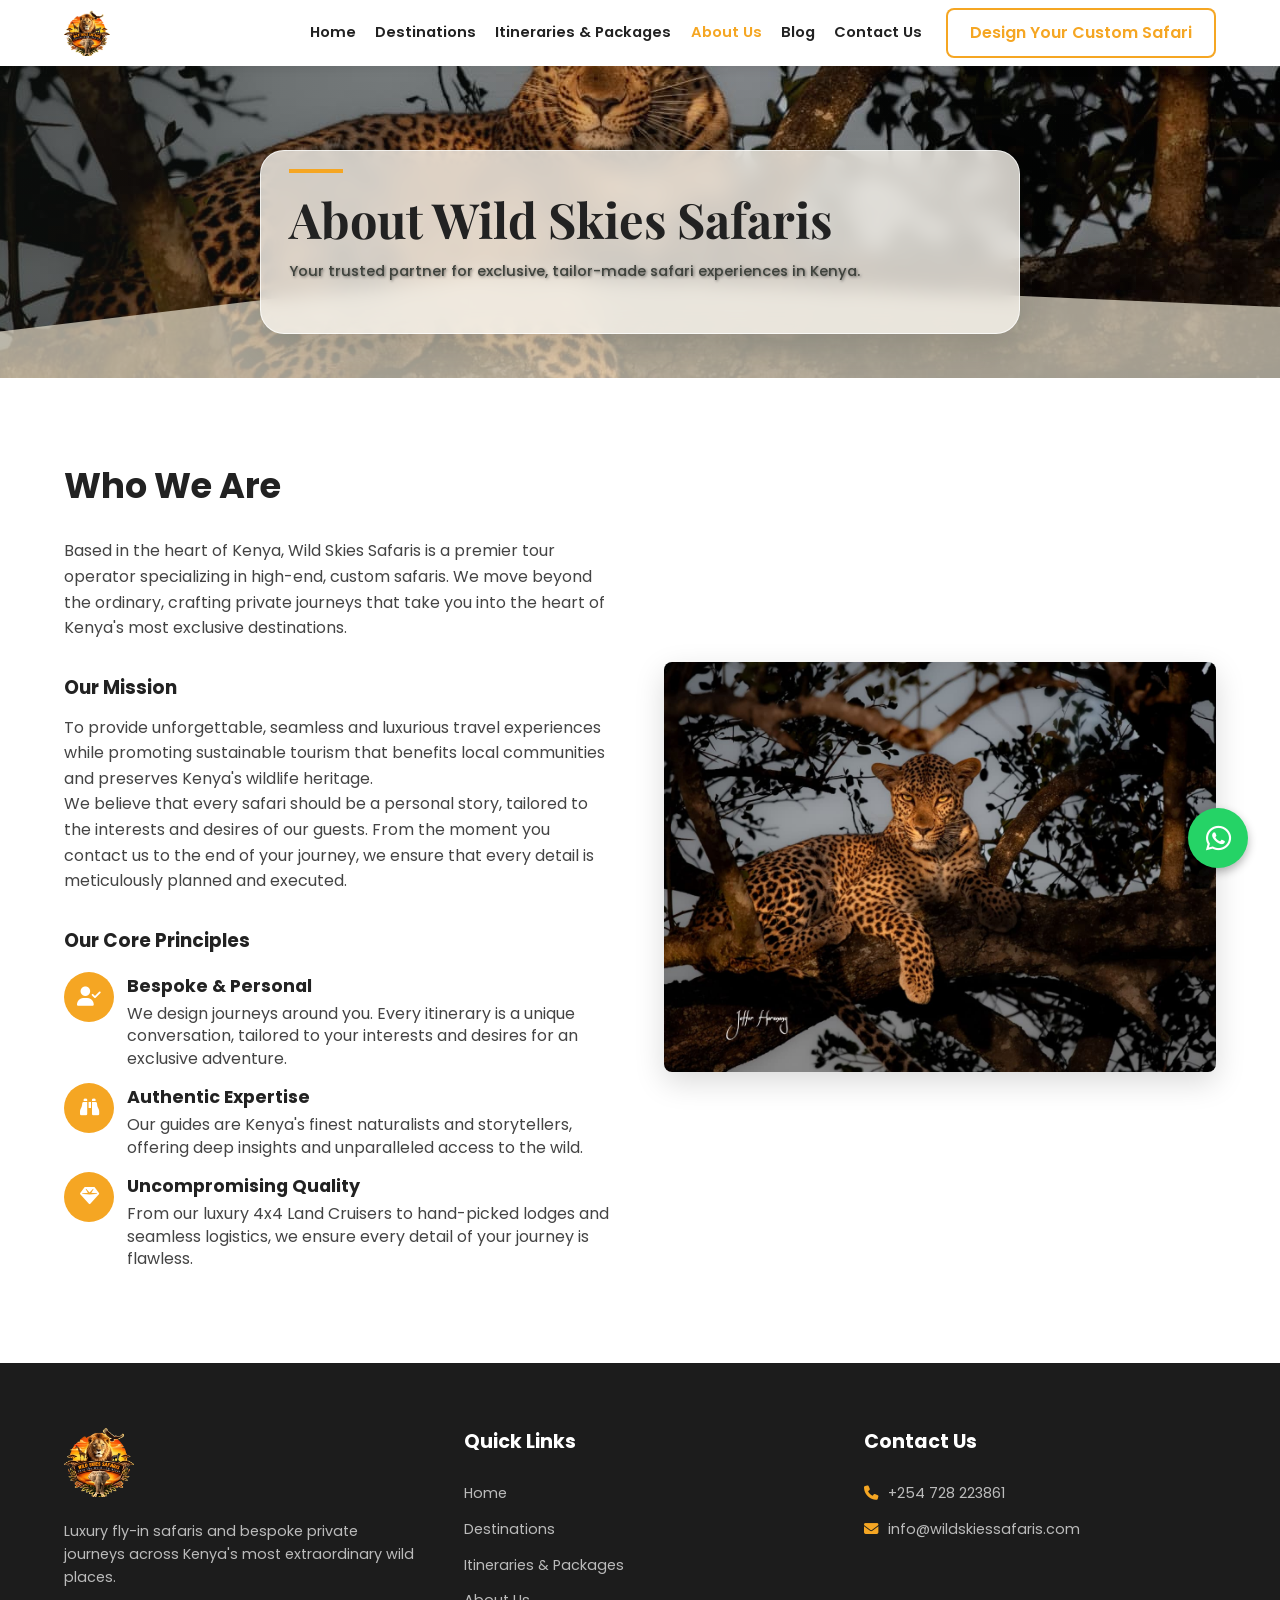
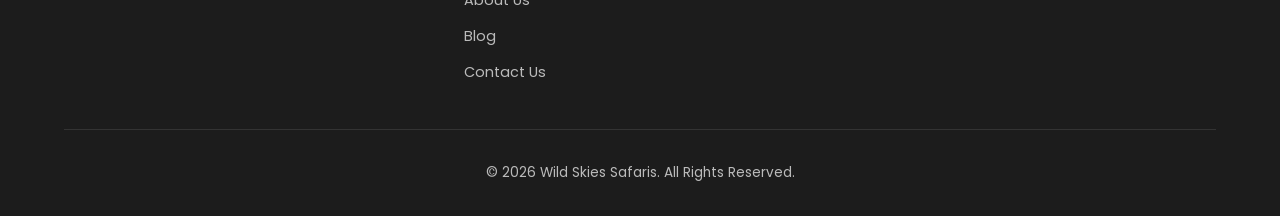
==== about.html @ a38a4526 "fixes requested" ====
<!DOCTYPE html>
<html lang="en">
<head>
    <meta charset="UTF-8">
    <meta name="viewport" content="width=device-width, initial-scale=1.0">
    <title>About Us | Wild Skies Safaris</title>
    <link rel="stylesheet" href="style.css">
    <link href="https://fonts.googleapis.com/css2?family=Poppins:wght@400;500;600;700&family=Playfair+Display:wght@700&display=swap" rel="stylesheet">
    <link rel="stylesheet" href="https://cdnjs.cloudflare.com/ajax/libs/font-awesome/6.4.0/css/all.min.css">
    <link rel="icon" type="image/jpeg" href="Images/Wildskies.jpeg">
    <link rel="shortcut icon" type="image/x-icon" href="Images/Wildskies.jpeg">
</head>
<body>

    <!-- Navigation Header -->
    <header class="navbar scrolled">
        <div class="container">
            <!-- Ensure your logo img tag is here as discussed -->
            <a href="index.html" class="logo">
                <img src="Images/Wildskies.jpeg" alt="Wild Skies Safaris Logo" class="logo-img">
            </a>
            <div class="nav-menu">
                <nav class="nav-links">
                    <a href="index.html">Home</a>
                    <a href="destinations.html">Destinations</a>
                    <a href="itineraries.html">Itineraries &amp; Packages</a>
                    <a href="about.html" class="active">About Us</a>
                    <a href="blog.html">Blog</a>
                    <a href="contact.html">Contact Us</a>
                </nav>
                <div class="nav-cta">
                    <a href="index.html#inquiry" class="btn btn-primary">Design Your Custom Safari</a>
                </div>
            </div>
            <button class="nav-toggle" aria-label="Toggle navigation">
                <span class="hamburger"></span>
            </button>
        </div>
    </header>

    <!-- Inner Page Hero -->
    <section class="page-hero page-hero-about">
        <div class="hero-overlay"></div>
        <div class="container hero-content text-center">
            <h1>About Wild Skies Safaris</h1>
            <p>Your trusted partner for exclusive, tailor-made safari experiences in Kenya.</p>
        </div>
    </section>

    <!-- About Content Section -->
    <section class="section">
        <div class="container about-layout">
            <div class="about-text">
                <h2>Who We Are</h2>
                <p>Based in the heart of Kenya, Wild Skies Safaris is a premier tour operator specializing in high-end, custom safaris. We move beyond the ordinary, crafting private journeys that take you into the heart of Kenya's most exclusive destinations.</p>
                
                <h3 class="mt-2">Our Mission</h3>
                <p>To provide unforgettable, seamless and luxurious travel experiences while promoting sustainable tourism that benefits local communities and preserves Kenya's wildlife heritage.</p>
                <p>We believe that every safari should be a personal story, tailored to the interests and desires of our guests. From the moment you contact us to the end of your journey, we ensure that every detail is meticulously planned and executed.</p>

                <h3 class="mt-2">Our Core Principles</h3>
                <ul class="about-list">
                    <li>
                        <div class="icon-circle-small"><i class="fas fa-user-check"></i></div>
                        <div>
                            <h4>Bespoke & Personal</h4>
                            <p>We design journeys around you. Every itinerary is a unique conversation, tailored to your interests and desires for an exclusive adventure.</p>
                        </div>
                    </li>
                    <li>
                        <div class="icon-circle-small"><i class="fas fa-binoculars"></i></div>
                        <div>
                            <h4>Authentic Expertise</h4>
                            <p>Our guides are Kenya's finest naturalists and storytellers, offering deep insights and unparalleled access to the wild.</p>
                        </div>
                    </li>
                    <li>
                        <div class="icon-circle-small"><i class="fas fa-gem"></i></div>
                        <div>
                            <h4>Uncompromising Quality</h4>
                            <p>From our luxury 4x4 Land Cruisers to hand-picked lodges and seamless logistics, we ensure every detail of your journey is flawless.</p>
                        </div>
                    </li>
                </ul>
            </div>
            <div class="about-image">
                <img src="Images/leopard1.jpeg" alt="A leopard resting on a tree branch in Kenya" class="rounded-img">
            </div>
        </div>
    </section>

    <!-- EXPANDED FOOTER -->
    <footer>
        <div class="container footer-grid">
            <div class="footer-col">
                <div class="footer-brand">
                    <img src="Images/Wildskies.jpeg" alt="Wild Skies Safaris Logo" class="footer-logo" />
                </div>
                <p>Luxury fly-in safaris and bespoke private journeys across Kenya's most extraordinary wild places.</p>
            </div>
            <div class="footer-col">
                <h4>Quick Links</h4>
                <ul class="footer-links">
                    <li><a href="index.html">Home</a></li>
                    <li><a href="destinations.html">Destinations</a></li>
                    <li><a href="itineraries.html">Itineraries &amp; Packages</a></li>
                    <li><a href="about.html">About Us</a></li>
                    <li><a href="blog.html">Blog</a></li>
                    <li><a href="contact.html">Contact Us</a></li>
                </ul>
            </div>
            <div class="footer-col">
                <h4>Contact Us</h4>
                <ul class="footer-contact-list">
                    <li>
                        <i class="fas fa-phone"></i>
                        <a href="tel:+254728223861">+254 728 223861</a>
                    </li>
                    <li>
                        <i class="fas fa-envelope"></i>
                        <a href="mailto:info@wildskiessafaris.com">info@wildskiessafaris.com</a>
                    </li>
                </ul>
            </div>
        </div>
        <div class="footer-bottom container">
            <p>&copy; 2026 Wild Skies Safaris. All Rights Reserved.</p>
        </div>
    </footer>

    <!-- Floating WhatsApp Button -->
    <div class="floating-actions">
        <a href="https://wa.me/254728223861" class="float-btn float-wa" target="_blank" aria-label="Chat on WhatsApp">
            <i class="fab fa-whatsapp"></i>
        </a>
    </div>

    <script>
        document.addEventListener("DOMContentLoaded", () => {
            const navbar = document.querySelector('.navbar');
            const navToggle = document.querySelector('.nav-toggle');
            const navMenu = document.querySelector('.nav-menu');

            // Navbar scroll effect for homepage
            if (navbar && !navbar.classList.contains('scrolled')) {
                window.addEventListener('scroll', () => {
                    if (window.scrollY > 20) {
                        navbar.classList.add('scrolled');
                    } else {
                        navbar.classList.remove('scrolled');
                    }
                });
            }

            // Hamburger menu toggle for all pages
            if (navToggle && navMenu) {
                navToggle.addEventListener('click', () => {
                    navMenu.classList.toggle('active');
                    navToggle.classList.toggle('active');
                });
            }
        });
    </script>
</body>
</html>
---- style.css ----
/* =========================================
   1. GLOBAL VARIABLES & RESET
   ========================================= */
:root {
    --primary: #f5a623;       /* Sunset Orange from Logo */
    --primary-hover: #e0910f;
    --dark: #222222;          /* Dark Grey/Black */
    --whatsapp: #25d366;      /* WhatsApp Green */
    --whatsapp-hover: #128c7e;
    --light: #f8f9fa;         /* Light Grey Background */
    --text: #444444;
    --white: #ffffff;
    --navy: #1c1c1c; /* Dark color for footer to match logo */
    --border-radius: 8px;
    --transition: all 0.3s ease;
}

* {
    margin: 0;
    padding: 0;
    box-sizing: border-box;
}

html {
    scroll-behavior: smooth;
}

body {
    display: flex;
    flex-direction: column;
    min-height: 100vh;
    font-family: "Poppins", -apple-system, BlinkMacSystemFont, "Segoe UI", Roboto, Helvetica, Arial, sans-serif;
    color: var(--text);
    line-height: 1.6;
    background-color: var(--white);
}

.container {
    width: 90%;
    max-width: 1200px;
    margin: 0 auto;
}

/* Typography Utilities */
.section-title {
    font-size: 2.2rem;
    color: var(--dark);
    margin-bottom: 2.5rem;
}

.serif-title {
    font-family: "Playfair Display", serif;
}

.text-center {
    text-align: center;
}

.text-primary {
    color: var(--primary);
}

.bg-light { background-color: var(--light); }
.bg-white { background-color: var(--white); }
.bg-navy { background-color: var(--navy); }

/* =========================================
   2. NAVIGATION BAR
   ========================================= */
.navbar {
    background-color: transparent;
    padding: 0.5rem 0;
    position: fixed; /* Changed from sticky to fixed for overlay effect */
    width: 100%;
    top: 0;
    z-index: 1000;
    transition: background-color 0.4s ease, box-shadow 0.4s ease;
}

.navbar .container {
    display: flex;
    justify-content: space-between;
    align-items: center;
    flex-wrap: wrap; /* Allows wrapping on very small screens */
    position: relative; /* For positioning context */
    gap: 1rem;
}

.navbar.scrolled {
    background-color: var(--white);
    box-shadow: 0 2px 10px rgba(0,0,0,0.08);
}
.navbar.scrolled .logo, .navbar.scrolled .nav-links a {
    color: var(--dark);
}

.logo-img {
    max-height: 46px;
    width: auto;
    display: block;
    transition: max-height 0.4s ease;
}
/* On the homepage, the logo is large before scrolling */
.navbar:not(.scrolled) .logo-img {
    max-height: 110px;
}

.logo {
    font-size: 1.5rem;
    font-weight: 700;
    color: var(--white); /* White text on transparent nav */
    text-decoration: none;
}

.logo span {
    color: var(--primary);
}

.nav-links {
    display: flex;
    align-items: center;
    gap: 1.2rem;
    position: static;
    transform: none;
}

.nav-links a {
    text-decoration: none;
    color: var(--white); /* White text on transparent nav */
    font-weight: 600;
    font-size: 0.92rem;
    transition: var(--transition);
    white-space: nowrap;
}

.nav-links a:hover,
.nav-links a.active {
    color: var(--primary);
}

.navbar.scrolled .nav-links a:hover,
.navbar.scrolled .nav-links a.active {
    color: var(--primary);
}

.nav-menu {
    display: flex;
    align-items: center;
    gap: 1.5rem; /* Space between nav links and button */
    margin-left: auto;
}

.nav-cta {
    display: flex;
}

.nav-toggle {
    display: none; /* Hidden on desktop */
    z-index: 1001;
    position: relative; /* Ensures the toggle button (and 'X' icon) appears above the slide-out menu */
}

.navbar.scrolled .nav-cta .btn-primary {
    background-color: transparent;
    color: var(--primary);
    box-shadow: inset 0 0 0 2px var(--primary);
}

.navbar.scrolled .nav-cta .btn-primary:hover {
    background-color: var(--primary);
    color: var(--white);
    box-shadow: none;
}

/* =========================================
   3. BUTTONS & HERO SECTION
   ========================================= */
.btn {
    display: inline-flex;
    align-items: center;
    gap: 0.5rem;
    padding: 0.75rem 1.5rem;
    border-radius: var(--border-radius);
    text-decoration: none;
    font-weight: 600;
    transition: var(--transition);
    cursor: pointer;
    border: none;
}

.btn-primary {
    background-color: var(--primary);
    color: var(--white);
}

.btn-primary:hover {
    background-color: var(--primary-hover);
    transform: translateY(-2px);
}

.btn-ghost {
    color: var(--white);
    border: 1px solid rgba(255,255,255,0.75);
    background-color: rgba(255,255,255,0.08);
    backdrop-filter: blur(8px);
}

.btn-ghost:hover {
    color: var(--dark);
    background-color: var(--white);
    transform: translateY(-2px);
}

.btn-whatsapp {
    background-color: var(--whatsapp);
    color: var(--white);
}

.btn-whatsapp:hover {
    background-color: var(--whatsapp-hover);
    transform: translateY(-2px);
}

.hero {
    position: relative;
    min-height: 100vh;
    display: flex;
    align-items: center;
    color: var(--white);
    padding-top: 150px; /* Increased offset for taller initial navbar on homepage */
    box-sizing: border-box; /* Include padding in height calculation */
    background-image: url('Images/lion9.jpeg'); /* Default for desktop/tablet */
    background-size: cover;
    background-position: center;
}

.hero-overlay {
    position: absolute;
    top: 0; left: 0; right: 0; bottom: 0;
    background: linear-gradient(90deg, rgba(0,0,0,0.78), rgba(0,0,0,0.35) 58%, rgba(0,0,0,0.15));
    z-index: 1;
}

.hero-content {
    position: relative;
    z-index: 2;
    max-width: 680px;
}

.hero-brand {
    font-family: "Playfair Display", serif;
    font-size: 1.45rem;
    margin-bottom: 0.25rem;
}

.hero-tagline {
    color: var(--primary);
    font-size: 0.95rem;
    font-weight: 700;
    letter-spacing: 3px;
    margin-bottom: 1rem;
    text-transform: uppercase;
}

.hero-content h1 {
    font-family: "Playfair Display", serif;
    font-size: 3.2rem;
    margin-bottom: 1rem;
    line-height: 1.2;
    text-shadow: 2px 2px 4px rgba(0,0,0,0.5);
}

.hero-content p {
    font-size: 1.2rem;
    margin-bottom: 2rem;
    text-shadow: 1px 1px 3px rgba(0,0,0,0.5);
}

.hero-content .hero-brand {
    font-family: "Playfair Display", serif;
    font-size: 1.45rem;
    margin-bottom: 0.25rem;
}

.hero-content .hero-tagline {
    color: var(--primary);
    font-size: 0.95rem;
    font-weight: 700;
    letter-spacing: 3px;
    margin-bottom: 1rem;
    text-transform: uppercase;
}

.hero-cta {
    display: flex;
    flex-wrap: wrap;
    gap: 1rem;
}

/* Inner Page Hero */
.page-hero {
    position: relative;
    height: 42vh;
    display: flex;
    align-items: center;
    justify-content: center;
    color: var(--dark);
    background-color: #eadcc2;
    background-image: url('Images/lion9.jpeg');
    background-size: cover;
    background-position: center;
    padding-top: 90px; /* Offset for fixed navbar */
    overflow: hidden;
}

.page-hero::before {
    content: "";
    position: absolute;
    inset: 0;
    background: linear-gradient(90deg, rgba(24,31,27,0.4) 0%, rgba(24,31,27,0.2) 48%, rgba(24,31,27,0.08) 100%);
}

.page-hero::after {
    content: "";
    position: absolute;
    left: 0;
    right: 0;
    bottom: -1px;
    height: 28%;
    background: rgba(238,230,211,0.68);
    clip-path: polygon(0 55%, 38% 0, 100% 32%, 100% 100%, 0 100%);
}

.page-hero .hero-overlay {
    display: none;
}

.page-hero-about { background-image: url('Images/leopard1.jpeg'); }
.page-hero-blog { background-image: url('Images/lion3.jpeg'); }
.page-hero-contact { background-image: url('Images/leopard5.jpeg'); }
.page-hero-destinations { background-image: url('Images/elephant1.jpeg'); }
.page-hero-itineraries { background-image: url('Images/lion6.jpeg'); }
.page-hero-package { background-image: url('Images/leopard3.jpeg'); }

.page-hero .hero-content {
    z-index: 2;
    max-width: 760px;
    margin-top: 1rem;
    padding: 1.1rem 1.75rem;
    text-align: left;
    background: rgba(250,247,239,0.8);
    border: 1px solid rgba(255,255,255,0.72);
    border-radius: 14px;
    box-shadow: 0 14px 35px rgba(27,32,25,0.14);
    backdrop-filter: blur(10px);
    -webkit-backdrop-filter: blur(10px);
    animation: hero-content-in 0.7s ease-out both;
}

.page-hero-about .hero-content,
.page-hero-blog .hero-content {
    border-radius: 24px;
}

.page-hero {
    animation: hero-image-drift 12s ease-in-out infinite alternate;
}

@keyframes hero-content-in {
    from { opacity: 0; transform: translateY(14px); }
    to { opacity: 1; transform: translateY(0); }
}

@keyframes hero-image-drift {
    from { background-position: 48% center; }
    to { background-position: 52% center; }
}

.page-hero .hero-content::before {
    content: "";
    display: block;
    width: 54px;
    height: 4px;
    margin-bottom: 1.25rem;
    background: var(--primary);
}

.page-hero .hero-content h1 {
    color: var(--dark);
    font-family: "Playfair Display", serif;
    font-size: clamp(2rem, 3.8vw, 3.25rem);
    line-height: 1.05;
    text-shadow: none;
}

.page-hero .hero-content p {
    max-width: 580px;
    margin-top: 1rem;
    color: #3f433d;
    font-size: 0.92rem;
    font-weight: 500;
}

.page-hero-itineraries { background-image: url('Images/elephant1.jpeg'); }

.package-page-intro {
    max-width: 880px;
    margin-bottom: 4rem;
}

.package-page-intro .section-title {
    max-width: 780px;
    margin: 0 auto;
    font-family: "Playfair Display", serif;
    font-size: clamp(1.8rem, 3vw, 2.7rem);
    font-weight: 700;
    line-height: 1.2;
}

@media (prefers-reduced-motion: reduce) {
    .page-hero,
    .page-hero .hero-content {
        animation: none;
    }
}

/* Left-align hero content on larger screens to reduce cramped centered text */
.hero-left { text-align: left; }
@media(min-width: 992px) {
    .hero-left { margin-left: 4%; }
}

@media(min-width: 768px) {
    .hero-content .hero-brand { font-size: 1.35rem; }
    .hero-content p { font-size: 1.05rem; }
}

/* =========================================
   4. LAYOUT GRIDS (ABOUT, DESTINATIONS, CONTACT)
   ========================================= */
.section {
    padding: 5rem 0;
}

.grid {
    display: grid;
    gap: 2rem;
}

/* About Layout */
.about-layout {
    display: grid;
    gap: 3rem;
    align-items: center;
}

@media(min-width: 768px) {
    .about-layout { grid-template-columns: repeat(2, 1fr); }
}

.about-text h2 {
    color: var(--dark);
    margin-bottom: 1.5rem;
    font-size: 2.2rem;
}

.about-text h3 {
    color: var(--dark);
    margin-bottom: 0.75rem;
}

.about-list {
    list-style: none;
    margin-top: 1rem;
    padding: 0;
}

.about-list li {
    margin-bottom: 0.8rem;
    display: flex;
    align-items: flex-start;
    gap: 0.8rem;
}

.about-list h4 {
    font-size: 1.1rem;
    color: var(--dark);
    margin-bottom: 0.2rem;
}

.about-list p {
    margin: 0;
    line-height: 1.4;
}

.rounded-img {
    width: 100%;
    border-radius: var(--border-radius);
    box-shadow: 0 10px 30px rgba(0,0,0,0.15);
}

/* Cards (Destinations) */
@media(min-width: 768px) {
    .card-grid { grid-template-columns: repeat(3, 1fr); }
}

.card {
    background: var(--white);
    border-radius: var(--border-radius);
    overflow: hidden; /* Changed back to hidden to clip image */
    box-shadow: 0 4px 15px rgba(0,0,0,0.05);
    transition: var(--transition);
}

.card:hover {
    transform: translateY(-5px);
    box-shadow: 0 10px 25px rgba(0,0,0,0.1);
}

.card-img {
    position: relative;
    height: 220px;
    background-size: cover;
    background-position: center;
}

.card-body {
    padding: 1.5rem;
}

.card-body h3 {
    margin-bottom: 0.5rem;
    color: var(--dark);
}

.card-link {
    text-decoration: none;
    color: var(--primary);
    font-weight: bold;
    display: inline-flex;
    align-items: center;
    gap: 0.5rem;
}
.card-link:hover {
    color: var(--primary-hover);
}

.card-tag {
    position: absolute;
    top: 1rem;
    left: 1rem;
    background-color: var(--primary);
    color: var(--white);
    padding: 0.25rem 0.75rem;
    border-radius: 50px;
    font-size: 0.8rem;
    font-weight: 600;
    z-index: 5;
}

/* =========================================
   5. REUSABLE COMPONENTS
   ========================================= */
.subtitle-caps {
    color: var(--primary);
    font-size: 0.85rem;
    letter-spacing: 3px;
    font-weight: 700;
    text-transform: uppercase;
    margin-bottom: 10px;
}
.centered-box {
    max-width: 550px;
    margin: 0 auto;
    text-align: center;
}

.centered-box p {
    justify-content: center;
}
.icon-circle-small {
    width: 50px;
    height: 50px;
    flex-shrink: 0;
    border-radius: 50%;
    display: flex;
    align-items: center;
    justify-content: center;
    font-size: 1.2rem;
    color: var(--white);
    background-color: var(--primary); /* A new icon for the updated section */
}

/* =========================================
   6. WHY CHOOSE US SECTION
   ========================================= */
.why-us-grid {
    display: grid;
    grid-template-columns: repeat(auto-fit, minmax(300px, 1fr));
    gap: 2rem;
    margin-top: 3rem;
}

.why-us-card {
    background: var(--white);
    border: 1px solid #f0f0f0;
    border-radius: var(--border-radius);
    padding: 2.5rem 2rem;
    text-align: center;
    transition: var(--transition);
}

.why-us-card:hover {
    transform: translateY(-5px);
    box-shadow: 0 10px 25px rgba(0,0,0,0.07);
    border-color: transparent;
}

.why-us-card h3 {
    color: var(--dark);
    font-size: 1.3rem;
    margin-bottom: 1rem;
}

.icon-circle-large {
    width: 80px;
    height: 80px;
    margin: 0 auto 1.5rem;
    border-radius: 50%;
    display: flex;
    align-items: center;
    justify-content: center;
    font-size: 2rem;
    color: var(--primary);
    background-color: #fef5e7; /* Lighter shade of primary */
}

/* =========================================
   7. BLOG / TESTIMONIALS SECTION
   ========================================= */
.testimonial-grid {
    display: grid;
    grid-template-columns: repeat(auto-fit, minmax(320px, 1fr));
    gap: 2rem;
    margin-top: 3rem;
}

.testimonial-card {
    background-color: var(--white);
    border-radius: var(--border-radius);
    padding: 2rem;
    display: flex;
    flex-direction: column;
    justify-content: space-between;
    border-left: 4px solid var(--primary);
    box-shadow: 0 4px 15px rgba(0,0,0,0.05);
}

.testimonial-content {
    margin-bottom: 1.5rem;
}

.testimonial-content p {
    font-style: italic;
    color: var(--text);
    line-height: 1.7;
}

.testimonial-author {
    display: flex;
    align-items: center;
    gap: 1rem;
}

.testimonial-author img {
    width: 60px;
    height: 60px;
    border-radius: 50%;
    object-fit: cover;
}

.testimonial-author h4 {
    margin: 0;
    color: var(--dark);
    font-size: 1.1rem;
}

.testimonial-author span {
    font-size: 0.9rem;
    color: var(--text);
}

/* =========================================
   8. CONTACT & MAP SECTION
   ========================================= */
.contact-layout {
    display: grid;
    gap: 3rem;
}

@media(min-width: 992px) {
    .contact-layout { grid-template-columns: 2fr 1fr; }
}

.details-box {
    background-color: var(--light);
    padding: 2rem;
    border-radius: var(--border-radius);
    height: 100%;
}

.details-box h2 {
    color: var(--dark);
    margin-bottom: 1rem;
}

.details-box p {
    margin-bottom: 0.5rem;
    display: flex;
    align-items: center;
    gap: 10px;
}

.mt-2 { margin-top: 2rem; }

/* Styles for Full Contact Page */
.contact-info-panel h2 {
    color: var(--dark);
    margin-bottom: 0.5rem;
}

.contact-subtitle {
    margin-bottom: 2.5rem;
    font-size: 1rem;
    max-width: 95%;
}

.contact-cards-grid {
    display: grid;
    gap: 1.5rem;
}

.contact-card {
    background-color: var(--white);
    padding: 2rem;
    border-radius: var(--border-radius);
    border: 1px solid #f0f0f0;
    border-left-width: 4px;
    transition: var(--transition);
}

.contact-card:hover {
    transform: translateY(-4px);
    box-shadow: 0 8px 20px rgba(0,0,0,0.07);
}

.contact-card h3 {
    color: var(--dark);
    margin-bottom: 0.5rem;
}

.contact-card p {
    margin-bottom: 1.5rem;
}

.contact-card-icon {
    width: 60px;
    height: 60px;
    border-radius: 50%;
    display: flex;
    align-items: center;
    justify-content: center;
    font-size: 1.8rem;
    margin-bottom: 1rem;
    color: var(--white);
}

/* Icon & Border Colors */
.c-wa { background-color: var(--whatsapp); }
.border-wa { border-left-color: var(--whatsapp); }
.c-email { background-color: #6c757d; }
.border-email { border-left-color: #6c757d; }
.c-phone { background-color: var(--primary); }
.border-phone { border-left-color: var(--primary); }

.w-100 {
    width: 100%;
    justify-content: center;
}

.btn-dark-custom { background-color: #343a40; color: var(--white); }
.btn-dark-custom:hover { background-color: #23272b; }

.btn-outline { background-color: transparent; color: var(--primary); border: 2px solid var(--primary); }
.btn-outline:hover { background-color: var(--primary); color: var(--white); }

.contact-details-panel .details-box { background-color: var(--light); }
.contact-details-panel h3 { color: var(--dark); margin-bottom: 1rem; }

/* =========================================
   9. FOOTER & FLOATING ACTIONS
   ========================================= */
footer {
    background-color: var(--navy);
    color: rgba(255,255,255,0.7);
    margin-top: auto;
    padding: 4rem 0 2rem;
    font-size: 0.9rem;
}

.footer-grid {
    display: grid;
    gap: 3rem;
    padding-bottom: 2rem;
    border-bottom: 1px solid rgba(255,255,255,0.1);
    margin-bottom: 2rem;
}

@media(min-width: 768px) {
    .footer-grid { grid-template-columns: repeat(3, 1fr); }
}

.footer-col h4 {
    color: var(--white);
    font-size: 1.2rem;
    margin-bottom: 1.5rem;
}

.footer-col h4 span {
    color: var(--primary);
}

.footer-links, .footer-contact-list {
    list-style: none;
}

.footer-links li,
.footer-contact-list li {
    margin-bottom: 0.8rem;
}

.footer-links a,
.footer-contact-list a {
    color: rgba(255,255,255,0.7);
    text-decoration: none;
    transition: var(--transition);
}

.footer-links a:hover,
.footer-contact-list a:hover {
    color: var(--primary);
}

.footer-links a:hover {
    padding-left: 5px;
}

.footer-contact-list li {
    display: flex;
    align-items: center;
    gap: 10px;
}

.footer-contact-list i {
    color: var(--primary);
}
.footer-bottom { text-align: center; font-size: 0.85rem; }

.footer-brand {
    margin-bottom: 1rem;
}

/* Floating WhatsApp Button */
.footer-logo {
    max-height: 70px;
    width: auto;
}

.floating-actions {
    position: fixed;
    bottom: 2rem;
    right: 2rem;
    z-index: 2000;
}

.float-btn {
    display: flex;
    align-items: center;
    justify-content: center;
    width: 60px;
    height: 60px;
    border-radius: 50%;
    color: var(--white);
    font-size: 1.8rem;
    background-color: var(--whatsapp);
    box-shadow: 0 4px 10px rgba(0,0,0,0.3);
    transition: var(--transition);
    text-decoration: none;
}

.float-btn:hover {
    background-color: var(--whatsapp-hover);
    transform: scale(1.1);
}

/* =========================================
   10. LUXURY HOMEPAGE SECTIONS
   ========================================= */
.section-heading {
    max-width: 760px;
    margin: 0 auto 3rem;
    text-align: center;
}

.section-heading .section-title {
    margin-bottom: 1rem;
}

.destinations-section {
    background-color: #fbfaf7;
}

.destination-grid,
.itinerary-grid,
.blog-preview {
    display: grid;
    gap: 1.5rem;
}

.destination-grid {
    grid-template-columns: repeat(2, minmax(0, 1fr));
}

.destination-card {
    position: relative;
    min-height: 520px;
    display: flex;
    align-items: flex-end;
    overflow: hidden;
    border-radius: var(--border-radius);
    background-size: cover;
    background-position: center;
    box-shadow: 0 18px 45px rgba(0,0,0,0.16);
}

.destination-card::before {
    content: "";
    position: absolute;
    inset: 0;
    background: linear-gradient(to top, rgba(0,0,0,0.86), rgba(0,0,0,0.25) 62%, rgba(0,0,0,0.08));
}

.beach-card {
    background-image: url('https://images.unsplash.com/photo-1507525428034-b723cf961d3e?auto=format&fit=crop&w=1200&q=80');
}

.destination-card-content {
    position: relative;
    z-index: 1;
    color: var(--white);
    padding: 2rem;
}

.destination-card h3,
.itinerary-card h3,
.advantage-card h3,
.blog-preview h3 {
    color: var(--dark);
    line-height: 1.25;
}

.destination-card h3 {
    color: var(--white);
    font-size: 1.65rem;
    margin-bottom: 0.8rem;
}

.card-kicker,
.duration {
    display: inline-flex;
    align-items: center;
    width: fit-content;
    padding: 0.35rem 0.7rem;
    border-radius: 999px;
    font-size: 0.75rem;
    font-weight: 700;
    letter-spacing: 1px;
    text-transform: uppercase;
}

.card-kicker {
    color: var(--dark);
    background-color: var(--primary);
    margin-bottom: 1rem;
}

.standout {
    margin-top: 1rem;
}

.light-link {
    color: var(--white);
    margin-top: 1rem;
}

.light-link:hover {
    color: var(--primary);
}

.itinerary-grid {
    grid-template-columns: repeat(3, minmax(0, 1fr));
    align-items: stretch;
}

.package-directory {
    display: grid;
    gap: 3.5rem;
    margin-bottom: 3rem;
}

.package-category {
    border-top: 2px solid var(--primary);
    padding-top: 1.5rem;
}

.package-category .section-title {
    margin-bottom: 1.5rem;
}

.package-grid {
    display: grid;
    grid-template-columns: repeat(3, minmax(0, 1fr));
    gap: 1.25rem;
}

.package-card {
    display: flex;
    flex-direction: column;
    min-height: 260px;
    padding: 1.5rem;
    background-color: var(--white);
    border: 1px solid #ece6dc;
    border-top: 4px solid var(--primary);
    border-radius: var(--border-radius);
    box-shadow: 0 10px 28px rgba(0,0,0,0.05);
}

.package-card h3 {
    color: var(--dark);
    margin-bottom: 0.7rem;
}

.package-card p {
    margin-bottom: 1.2rem;
}

.package-card .card-link {
    margin-top: auto;
}

.package-detail {
    background: #fbfaf7;
}

.package-detail .section {
    padding-top: 4.5rem;
}

.package-detail-intro {
    max-width: 820px;
    margin: 0 auto 3rem;
    text-align: center;
}

.package-detail-intro h2 {
    margin: 0.75rem 0 1rem;
    color: var(--dark);
    font-size: clamp(2rem, 4vw, 3.4rem);
    line-height: 1.12;
}

.package-route {
    color: var(--primary-hover);
    font-weight: 700;
    letter-spacing: 0.04em;
}

.package-detail-layout {
    display: grid;
    grid-template-columns: minmax(0, 1.5fr) minmax(280px, 0.8fr);
    gap: 2rem;
    align-items: start;
}

.package-panel,
.day-card {
    background: var(--white);
    border: 1px solid #ece6dc;
    border-radius: var(--border-radius);
    box-shadow: 0 10px 28px rgba(0,0,0,0.05);
}

.package-panel {
    padding: 2rem;
}

.package-panel h3,
.day-card h3 {
    color: var(--dark);
    margin-bottom: 1rem;
}

.package-facts {
    display: grid;
    grid-template-columns: repeat(2, minmax(0, 1fr));
    gap: 1rem;
    margin-top: 1.5rem;
}

.package-fact {
    padding: 1rem;
    background: #fff8ea;
    border-left: 3px solid var(--primary);
}

.package-fact strong,
.package-fact span {
    display: block;
}

.package-fact strong {
    color: var(--dark);
    font-size: 0.78rem;
    letter-spacing: 0.08em;
    text-transform: uppercase;
}

.package-fact span {
    margin-top: 0.25rem;
    font-weight: 600;
}

.package-detail .btn {
    width: 100%;
    justify-content: center;
    margin-top: 1rem;
}

.day-list {
    display: grid;
    gap: 1rem;
}

.day-card {
    padding: 1.5rem;
}

.day-card h3 {
    display: flex;
    justify-content: space-between;
    gap: 1rem;
    font-size: 1.05rem;
}

.day-card h3 span {
    color: var(--primary-hover);
    font-size: 0.78rem;
    letter-spacing: 0.08em;
    text-transform: uppercase;
    white-space: nowrap;
}

.day-card ul,
.package-panel ul {
    padding-left: 1.2rem;
}

.day-card li,
.package-panel li {
    margin-bottom: 0.55rem;
}

.legacy-itinerary {
    display: none;
}

.lodge-directory {
    margin: 3.5rem 0;
    padding-top: 2rem;
    border-top: 1px solid #ece6dc;
}

.lodge-directory .section-title {
    margin-bottom: 1.5rem;
}

.lodge-grid {
    display: grid;
    grid-template-columns: repeat(4, minmax(0, 1fr));
    gap: 1.25rem;
}

.lodge-card {
    overflow: hidden;
    background-color: var(--white);
    border: 1px solid #ece6dc;
    border-radius: var(--border-radius);
    box-shadow: 0 10px 28px rgba(0,0,0,0.05);
}

.lodge-card img {
    display: block;
    width: 100%;
    height: 170px;
    object-fit: cover;
}

.lodge-card div {
    padding: 1.15rem;
}

.lodge-card h3 {
    color: var(--dark);
    font-size: 1.05rem;
    line-height: 1.3;
    margin-bottom: 0.45rem;
}

.lodge-card p {
    font-size: 0.88rem;
}

.itinerary-card,
.advantage-card,
.blog-preview article {
    background-color: var(--white);
    border-radius: var(--border-radius);
    border: 1px solid #ece6dc;
    box-shadow: 0 10px 28px rgba(0,0,0,0.05);
}

.itinerary-card {
    display: flex;
    flex-direction: column;
    padding: 2rem;
}

.featured-itinerary {
    border-top: 4px solid var(--primary);
}

.duration {
    color: var(--primary);
    background-color: #fff3dd;
    margin-bottom: 1.2rem;
}

.route {
    color: var(--primary);
    font-weight: 700;
    margin: 0.4rem 0 1rem;
}

.itinerary-card ul {
    list-style: none;
    margin: 1.2rem 0 1.5rem;
}

.itinerary-card li {
    position: relative;
    padding-left: 1.4rem;
    margin-bottom: 0.65rem;
}

.itinerary-card li::before {
    content: "";
    position: absolute;
    left: 0;
    top: 0.65rem;
    width: 7px;
    height: 7px;
    border-radius: 50%;
    background-color: var(--primary);
}

.itinerary-card .card-link {
    margin-top: auto;
}

.custom-note {
    max-width: 820px;
    margin: 2rem auto 0;
    text-align: center;
    font-size: 0.95rem;
    font-weight: 600;
    color: var(--dark);
}

.advantage-grid {
    display: grid;
    grid-template-columns: repeat(5, minmax(0, 1fr));
    gap: 1.25rem;
}

.advantage-card {
    padding: 1.6rem 1.2rem;
    text-align: center;
}

.advantage-card .icon-circle-large {
    width: 64px;
    height: 64px;
    font-size: 1.45rem;
    margin-bottom: 1rem;
}

.advantage-card h3 {
    font-size: 1rem;
    margin-bottom: 0.65rem;
}

.advantage-card p {
    font-size: 0.9rem;
}

.about-teaser .rounded-img {
    box-shadow: 0 20px 55px rgba(0,0,0,0.35);
}

.light-text,
.light-text h2 {
    color: var(--white);
}

.light-text p:not(.subtitle-caps) {
    color: rgba(255,255,255,0.78);
    margin-bottom: 1.2rem;
}

.blog-preview {
    grid-template-columns: repeat(3, minmax(0, 1fr));
}

.blog-preview article {
    padding: 1.8rem;
}

.blog-preview h3 {
    margin-bottom: 0.8rem;
}

.inquiry-section {
    color: var(--white);
    background:
        linear-gradient(90deg, rgba(0,0,0,0.86), rgba(0,0,0,0.56)),
        url('Images/lion6.jpeg') center/cover;
}

.inquiry-layout {
    display: grid;
    grid-template-columns: minmax(0, 1fr) 420px;
    gap: 3rem;
    align-items: start;
}

.inquiry-copy h2 {
    color: var(--white);
    font-family: "Playfair Display", serif;
    font-size: 3rem;
    line-height: 1.15;
    margin-bottom: 1rem;
}

.inquiry-copy > p:not(.subtitle-caps) {
    max-width: 680px;
    font-size: 1.1rem;
    color: rgba(255,255,255,0.82);
}

.contact-grid {
    display: grid;
    grid-template-columns: repeat(3, minmax(0, 1fr));
    gap: 1rem;
    margin-top: 2rem;
}

.contact-grid div {
    padding: 1.2rem;
    border: 1px solid rgba(255,255,255,0.18);
    border-radius: var(--border-radius);
    background-color: rgba(255,255,255,0.08);
}

.contact-grid span {
    display: block;
    color: var(--primary);
    font-size: 0.75rem;
    font-weight: 700;
    letter-spacing: 1px;
    margin-bottom: 0.55rem;
    text-transform: uppercase;
}

.contact-grid a {
    display: block;
    color: var(--white);
    text-decoration: none;
    overflow-wrap: anywhere;
}

.contact-grid a:hover {
    color: var(--primary);
}

.inquiry-form {
    display: grid;
    gap: 0.7rem;
    padding: 1.6rem;
    color: var(--dark);
    background-color: var(--white);
    border-radius: var(--border-radius);
    box-shadow: 0 20px 55px rgba(0,0,0,0.25);
}

.inquiry-form p {
    color: var(--dark);
    font-weight: 600;
    margin-bottom: 0.4rem;
}

.inquiry-form label {
    color: var(--dark);
    font-size: 0.88rem;
    font-weight: 700;
}

.inquiry-form input,
.inquiry-form textarea {
    width: 100%;
    border: 1px solid #ddd5c8;
    border-radius: var(--border-radius);
    padding: 0.8rem 0.9rem;
    color: var(--dark);
    font: inherit;
    background-color: #fffdf8;
}

.inquiry-form textarea {
    resize: vertical;
}

/* =========================================
   DETAILED ITINERARY STYLES
   ========================================= */

.itinerary-detailed {
    background-color: var(--white);
    border-radius: var(--border-radius);
    border: 1px solid #ece6dc;
    box-shadow: 0 10px 28px rgba(0,0,0,0.05);
    margin-bottom: 2rem;
    overflow: hidden;
}

.itinerary-collapsible {
    padding: 0;
}

.itinerary-toggle {
    display: flex;
    justify-content: space-between;
    align-items: flex-start;
    gap: 1rem;
    padding: 1.5rem 2rem;
    cursor: pointer;
    transition: background-color 0.3s ease;
}

.itinerary-toggle:hover {
    background-color: #fef9f0;
}

.itinerary-preview {
    flex: 1;
    min-width: 0; /* Allow text truncation */
    cursor: pointer;
}

.itinerary-preview h3 {
    font-size: 1.6rem;
    color: var(--dark);
    margin-bottom: 0.5rem;
    font-weight: 700;
    word-wrap: break-word;
}

.itinerary-subtitle {
    font-size: 0.95rem;
    color: var(--primary);
    margin-bottom: 1rem;
    font-weight: 500;
}

.itinerary-quick-meta {
    display: flex;
    gap: 1.5rem;
    flex-wrap: wrap;
    font-size: 0.9rem;
    color: var(--text);
}

.itinerary-quick-meta span {
    display: flex;
    align-items: center;
    gap: 0.4rem;
    white-space: nowrap;
}

.expand-btn {
    background: none;
    border: none;
    cursor: pointer;
    padding: 0.8rem;
    font-size: 1.2rem;
    color: var(--primary);
    transition: all 0.3s ease;
    display: flex;
    align-items: center;
    justify-content: center;
    width: 48px;
    height: 48px;
    min-width: 48px;
    min-height: 48px;
    flex-shrink: 0;
    border-radius: 4px;
}

.expand-btn:hover {
    color: var(--primary-hover);
    background-color: rgba(245, 166, 35, 0.1);
}

.expand-btn:active {
    transform: scale(0.95);
}

.expand-btn[aria-expanded="true"] {
    transform: rotate(180deg);
}

.itinerary-content {
    border-top: 1px solid #ece6dc;
    animation: slideDown 0.3s ease;
}

@keyframes slideDown {
    from {
        opacity: 0;
        max-height: 0;
    }
    to {
        opacity: 1;
        max-height: 100%;
    }
}

.itinerary-header {
    padding: 1.5rem 2rem;
}

.itinerary-meta {
    display: grid;
    grid-template-columns: repeat(4, 1fr);
    gap: 1.5rem;
    padding: 1.5rem;
    background-color: var(--light);
    border-radius: 6px;
}

.meta-item {
    display: flex;
    flex-direction: column;
}

.meta-label {
    font-size: 0.75rem;
    font-weight: 700;
    letter-spacing: 1px;
    text-transform: uppercase;
    color: var(--text);
    margin-bottom: 0.4rem;
}

.meta-value {
    font-size: 0.95rem;
    color: var(--dark);
    line-height: 1.5;
}

.itinerary-days {
    padding: 2rem;
}

.itinerary-days h4 {
    font-size: 1.1rem;
    font-weight: 700;
    letter-spacing: 1px;
    text-transform: uppercase;
    color: var(--dark);
    margin-bottom: 1.5rem;
    padding-bottom: 1rem;
    border-bottom: 2px solid var(--primary);
}

.day-entry {
    margin-bottom: 2rem;
    padding-bottom: 2rem;
    border-bottom: 1px solid #e9e1d7;
}

.day-entry:last-child {
    border-bottom: none;
    margin-bottom: 0;
    padding-bottom: 0;
}

.day-entry h5 {
    font-size: 1.15rem;
    color: var(--dark);
    margin-bottom: 1rem;
    display: flex;
    justify-content: space-between;
    align-items: center;
}

.day-date {
    font-size: 0.85rem;
    color: var(--primary);
    font-weight: 600;
    letter-spacing: 0.5px;
}

.day-entry ul {
    list-style: none;
    margin: 1rem 0 1.2rem;
}

.day-entry li {
    position: relative;
    padding-left: 1.5rem;
    margin-bottom: 0.6rem;
    font-size: 0.95rem;
    line-height: 1.6;
}

.day-entry li::before {
    content: "•";
    position: absolute;
    left: 0;
    color: var(--primary);
    font-weight: bold;
}

.day-entry > p {
    font-size: 0.9rem;
    color: var(--text);
    margin-top: 1rem;
}

.day-entry strong {
    color: var(--dark);
    font-weight: 600;
}

.package-coverage {
    padding: 2rem;
    border-top: 2px solid #e9e1d7;
}

.package-coverage h4 {
    font-size: 1.1rem;
    font-weight: 700;
    letter-spacing: 1px;
    text-transform: uppercase;
    color: var(--dark);
    margin-bottom: 1.5rem;
    padding-bottom: 1rem;
    border-bottom: 2px solid var(--primary);
}

.coverage-grid {
    display: grid;
    grid-template-columns: repeat(2, 1fr);
    gap: 1.5rem;
    margin-bottom: 2rem;
}

.coverage-col {
    padding: 1.5rem;
    border-radius: 6px;
    background-color: var(--light);
}

.coverage-col.includes {
    border-left: 4px solid #27ae60;
}

.coverage-col.excludes {
    border-left: 4px solid #e74c3c;
}

.coverage-col h5 {
    font-size: 0.9rem;
    font-weight: 700;
    letter-spacing: 1px;
    text-transform: uppercase;
    margin-bottom: 1rem;
    color: var(--dark);
}

.coverage-col ul {
    list-style: none;
}

.coverage-col li {
    position: relative;
    padding-left: 1.3rem;
    margin-bottom: 0.6rem;
    font-size: 0.9rem;
    line-height: 1.5;
}

.coverage-col.includes li::before {
    content: "✓";
    position: absolute;
    left: 0;
    color: #27ae60;
    font-weight: bold;
}

.coverage-col.excludes li::before {
    content: "✗";
    position: absolute;
    left: 0;
    color: #e74c3c;
    font-weight: bold;
}

.investment-box {
    background: linear-gradient(135deg, #2c3e3c 0%, #1c2c2a 100%);
    padding: 2rem;
    border-radius: 6px;
    text-align: right;
    color: var(--white);
}

.investment-box h5 {
    font-size: 0.85rem;
    font-weight: 700;
    letter-spacing: 1px;
    text-transform: uppercase;
    margin-bottom: 0.5rem;
    color: var(--white);
}

.investment-note {
    font-size: 0.8rem;
    color: var(--primary);
    margin-bottom: 1rem;
}

.investment-amount {
    font-size: 2.2rem;
    font-weight: 700;
    color: var(--white);
}

.booking-notes {
    margin-top: 0;
    padding: 1.5rem;
    background-color: #fef9f0;
    border-radius: 6px;
    border-left: 4px solid var(--primary);
    border-top: 1px solid #e9e1d7;
}

.booking-notes h5 {
    font-size: 0.9rem;
    font-weight: 700;
    letter-spacing: 1px;
    text-transform: uppercase;
    margin-bottom: 1rem;
    color: var(--dark);
}

.booking-notes ul {
    list-style: none;
}

.booking-notes li {
    position: relative;
    padding-left: 1.3rem;
    margin-bottom: 0.6rem;
    font-size: 0.9rem;
    line-height: 1.6;
}

.booking-notes li::before {
    content: "•";
    position: absolute;
    left: 0;
    color: var(--primary);
    font-weight: bold;
}

.itinerary-highlights {
    padding: 1.5rem 2rem;
    border-top: 1px solid #e9e1d7;
}

.itinerary-highlights h4 {
    font-size: 1rem;
    font-weight: 700;
    letter-spacing: 1px;
    text-transform: uppercase;
    color: var(--dark);
    margin-bottom: 1rem;
    padding-bottom: 0.8rem;
    border-bottom: 2px solid var(--primary);
}

/* =========================================
   11. RESPONSIVE DESIGN
   ========================================= */
@media (max-width: 992px) {
    .container {
        width: 92%;
    }

    /* --- Navigation --- */
    .nav-menu {
        position: fixed;
        top: 0;
        right: -100%;
        width: 70%;
        max-width: 320px;
        height: 100vh;
        background-color: var(--dark);
        flex-direction: column;
        align-items: flex-start;
        padding: 6rem 2rem 2rem;
        transition: right 0.4s ease-in-out;
        z-index: 999;
        display: flex;
        box-shadow: -5px 0 15px rgba(0,0,0,0.2);
    }

    .nav-menu.active {
        right: 0;
    }

    .nav-links {
        flex-direction: column;
        align-items: flex-start;
        gap: 1.5rem;
        width: 100%;
        /* Reset positioning for mobile menu */
        position: static;
        transform: none;
    }

    .navbar .nav-menu .nav-links a {
        color: var(--white);
        font-size: 1.2rem;
    }
    .navbar .nav-menu .nav-links a.active, 
    .navbar .nav-menu .nav-links a:hover {
        color: var(--primary);
    }

    .nav-cta {
        margin-top: 2.5rem;
        padding-top: 1.5rem;
        border-top: 1px solid rgba(255,255,255,0.1);
        width: 100%;
    }
    .nav-cta .btn {
        width: 100%;
        justify-content: center;
        background-color: var(--primary);
        color: var(--white);
        box-shadow: none;
    }

    /* Ensure the button style in the mobile menu is not affected by scroll */
    .navbar.scrolled .nav-cta .btn-primary {
        background-color: var(--primary);
        color: var(--white);
        box-shadow: none;
    }

    /* Hamburger Toggle Button */
    .nav-toggle {
        display: block;
        background: none;
        border: none;
        cursor: pointer;
        padding: 0.5rem;
    }

    .hamburger {
        display: block;
        position: relative;
        width: 25px;
        height: 2px;
        background-color: var(--white);
        transition: all 0.3s ease-in-out;
    }
    .navbar.scrolled .hamburger {
        background-color: var(--dark);
    }
    .hamburger::before,
    .hamburger::after {
        content: '';
        position: absolute;
        left: 0;
        width: 25px;
        height: 2px;
        background-color: var(--white);
        transition: all 0.3s ease-in-out;
    }
    .navbar.scrolled .hamburger::before,
    .navbar.scrolled .hamburger::after {
        background-color: var(--dark);
    }

    .hamburger::before { top: -8px; }
    .hamburger::after { top: 8px; }

    /* Hamburger animation to 'X' */
    .nav-toggle.active .hamburger { background-color: transparent; }
    .nav-toggle.active .hamburger::before { transform: rotate(45deg); top: 0; background-color: var(--white); }
    .nav-toggle.active .hamburger::after { transform: rotate(-45deg); top: 0; background-color: var(--white); }

    /* --- Typography & Spacing --- */
    .hero-content h1 { font-size: 2.8rem; }
    .hero { min-height: 100vh; }
    .page-hero { height: 44vh; }
    .hero .hero-content {
        width: 90%;
        padding: 1.35rem 1.25rem;
    }
    .page-hero .hero-content {
        width: 90%;
        padding: 0.95rem 1.25rem;
    }
    .page-hero .hero-content h1 { font-size: 1.95rem; }
    .section-title { font-size: 1.8rem; margin-bottom: 2rem; }
    .section { padding: 3.5rem 0; }

    .destination-grid,
    .itinerary-grid,
    .package-grid,
    .lodge-grid,
    .blog-preview,
    .package-detail-layout,
    .inquiry-layout {
        grid-template-columns: 1fr;
    }

    .advantage-grid {
        grid-template-columns: repeat(2, minmax(0, 1fr));
    }

    .contact-grid {
        grid-template-columns: 1fr;
    }

    .destination-card {
        min-height: 460px;
    }

    .inquiry-copy h2 {
        font-size: 2.35rem;
    }

    /* On mobile, put image on top for the "Why Travel With Us" section */
    #about .about-layout .about-image {
        order: -1;
    }

    /* Responsive: Detailed Itinerary */
    .itinerary-detailed {
        padding: 1.5rem;
    }

    .itinerary-meta {
        grid-template-columns: repeat(2, 1fr);
        gap: 1rem;
        padding: 1rem;
    }

    .coverage-grid {
        grid-template-columns: 1fr;
    }

    .day-entry h5 {
        flex-direction: column;
        align-items: flex-start;
    }

    .day-date {
        margin-top: 0.5rem;
    }

    .investment-box {
        text-align: center;
    }

    /* Responsive: Collapsible Itinerary Cards */
    .itinerary-toggle {
        flex-wrap: wrap;
        padding: 1.2rem;
        gap: 0.8rem;
    }

    .itinerary-preview {
        width: 100%;
        order: 1;
    }

    .itinerary-preview h3 {
        font-size: 1.3rem;
    }

    .itinerary-subtitle {
        font-size: 0.9rem;
        margin-bottom: 0.8rem;
    }

    .itinerary-quick-meta {
        gap: 1rem;
        font-size: 0.85rem;
    }

    .itinerary-quick-meta span {
        white-space: normal;
    }

    .expand-btn {
        order: 2;
        width: 44px;
        height: 44px;
        min-width: 44px;
        min-height: 44px;
        align-self: flex-start;
        margin-top: 0.5rem;
    }

    .itinerary-meta {
        grid-template-columns: repeat(2, 1fr);
        gap: 1rem;
        padding: 1rem;
    }

    .meta-label {
        font-size: 0.7rem;
    }

    .meta-value {
        font-size: 0.88rem;
    }

    .itinerary-days {
        padding: 1.2rem;
    }

    .itinerary-days h4 {
        font-size: 1rem;
    }

    .day-entry {
        margin-bottom: 1.5rem;
        padding-bottom: 1.5rem;
    }

    .day-entry h5 {
        font-size: 1rem;
        flex-direction: column;
        align-items: flex-start;
        gap: 0.5rem;
    }

    .day-date {
        font-size: 0.8rem;
    }

    .day-entry li {
        font-size: 0.9rem;
        padding-left: 1.2rem;
    }

    .day-entry ul {
        margin: 0.8rem 0 1rem;
    }

    .package-coverage {
        padding: 1.2rem;
    }

    .package-coverage h4 {
        font-size: 1rem;
    }

    .coverage-grid {
        grid-template-columns: 1fr;
        gap: 1rem;
        margin-bottom: 1.5rem;
    }

    .coverage-col {
        padding: 1rem;
    }

    .coverage-col h5 {
        font-size: 0.85rem;
        margin-bottom: 0.8rem;
    }

    .coverage-col li {
        font-size: 0.85rem;
        margin-bottom: 0.5rem;
    }

    .investment-box {
        padding: 1.5rem;
        text-align: center;
    }

    .investment-box h5 {
        font-size: 0.8rem;
    }

    .investment-note {
        font-size: 0.75rem;
    }

    .investment-amount {
        font-size: 1.8rem;
    }

    .booking-notes {
        padding: 1rem;
        margin-top: 0;
    }

    .booking-notes h5 {
        font-size: 0.85rem;
    }

    .booking-notes li {
        font-size: 0.85rem;
    }

    .itinerary-highlights {
        padding: 1rem 1.2rem;
    }

    .itinerary-highlights h4 {
        font-size: 0.95rem;
        margin-bottom: 0.8rem;
    }
}

/* Tablet breakpoint for better itinerary display */
@media (min-width: 481px) and (max-width: 768px) {
    .itinerary-toggle {
        flex-direction: row;
        align-items: flex-start;
        gap: 1rem;
        padding: 1.5rem;
    }

    .itinerary-preview {
        flex: 1;
    }

    .itinerary-preview h3 {
        font-size: 1.5rem;
    }

    .itinerary-quick-meta {
        gap: 1.2rem;
        font-size: 0.9rem;
        flex-wrap: wrap;
    }

    .expand-btn {
        width: 46px;
        height: 46px;
        min-width: 46px;
        min-height: 46px;
    }

    .itinerary-meta {
        grid-template-columns: repeat(2, 1fr);
    }

    .day-entry h5 {
        flex-direction: row;
        justify-content: space-between;
        align-items: center;
    }

    .day-date {
        margin-top: 0;
    }
}

@media (max-width: 480px) {
    .hero {
        background-image: url('Images/lion8.jpeg'); /* Specific image for phones */
    }

    .hero-content h1 { font-size: 2.2rem; }
    .hero-content p { font-size: 1rem; }
    .hero-content .hero-brand { font-size: 1.15rem; }
    .hero-content .hero-tagline { font-size: 0.78rem; letter-spacing: 2px; }
    .hero-cta .btn { width: 100%; justify-content: center; }
    .destination-card { min-height: 540px; }
    .destination-card-content,
    .itinerary-card,
    .blog-preview article,
    .inquiry-form {
        padding: 1.3rem;
    }
    .advantage-grid { grid-template-columns: 1fr; }
    .inquiry-copy h2 { font-size: 2rem; }
    .page-hero .hero-content h1 { font-size: 1.7rem; }
    .page-hero .hero-content p { font-size: 0.84rem; }
    .logo-img { max-height: 55px; }
    .floating-actions { bottom: 1rem; right: 1rem; }

    /* On mobile homepage, keep logo large until scroll */
    .navbar:not(.scrolled) .logo-img {
        max-height: 110px;
    }

    /* Center quote button on itineraries page for mobile */
    .custom-note + .btn {
        display: block;
        margin: 1.5rem auto 0;
        width: fit-content;
    }
}
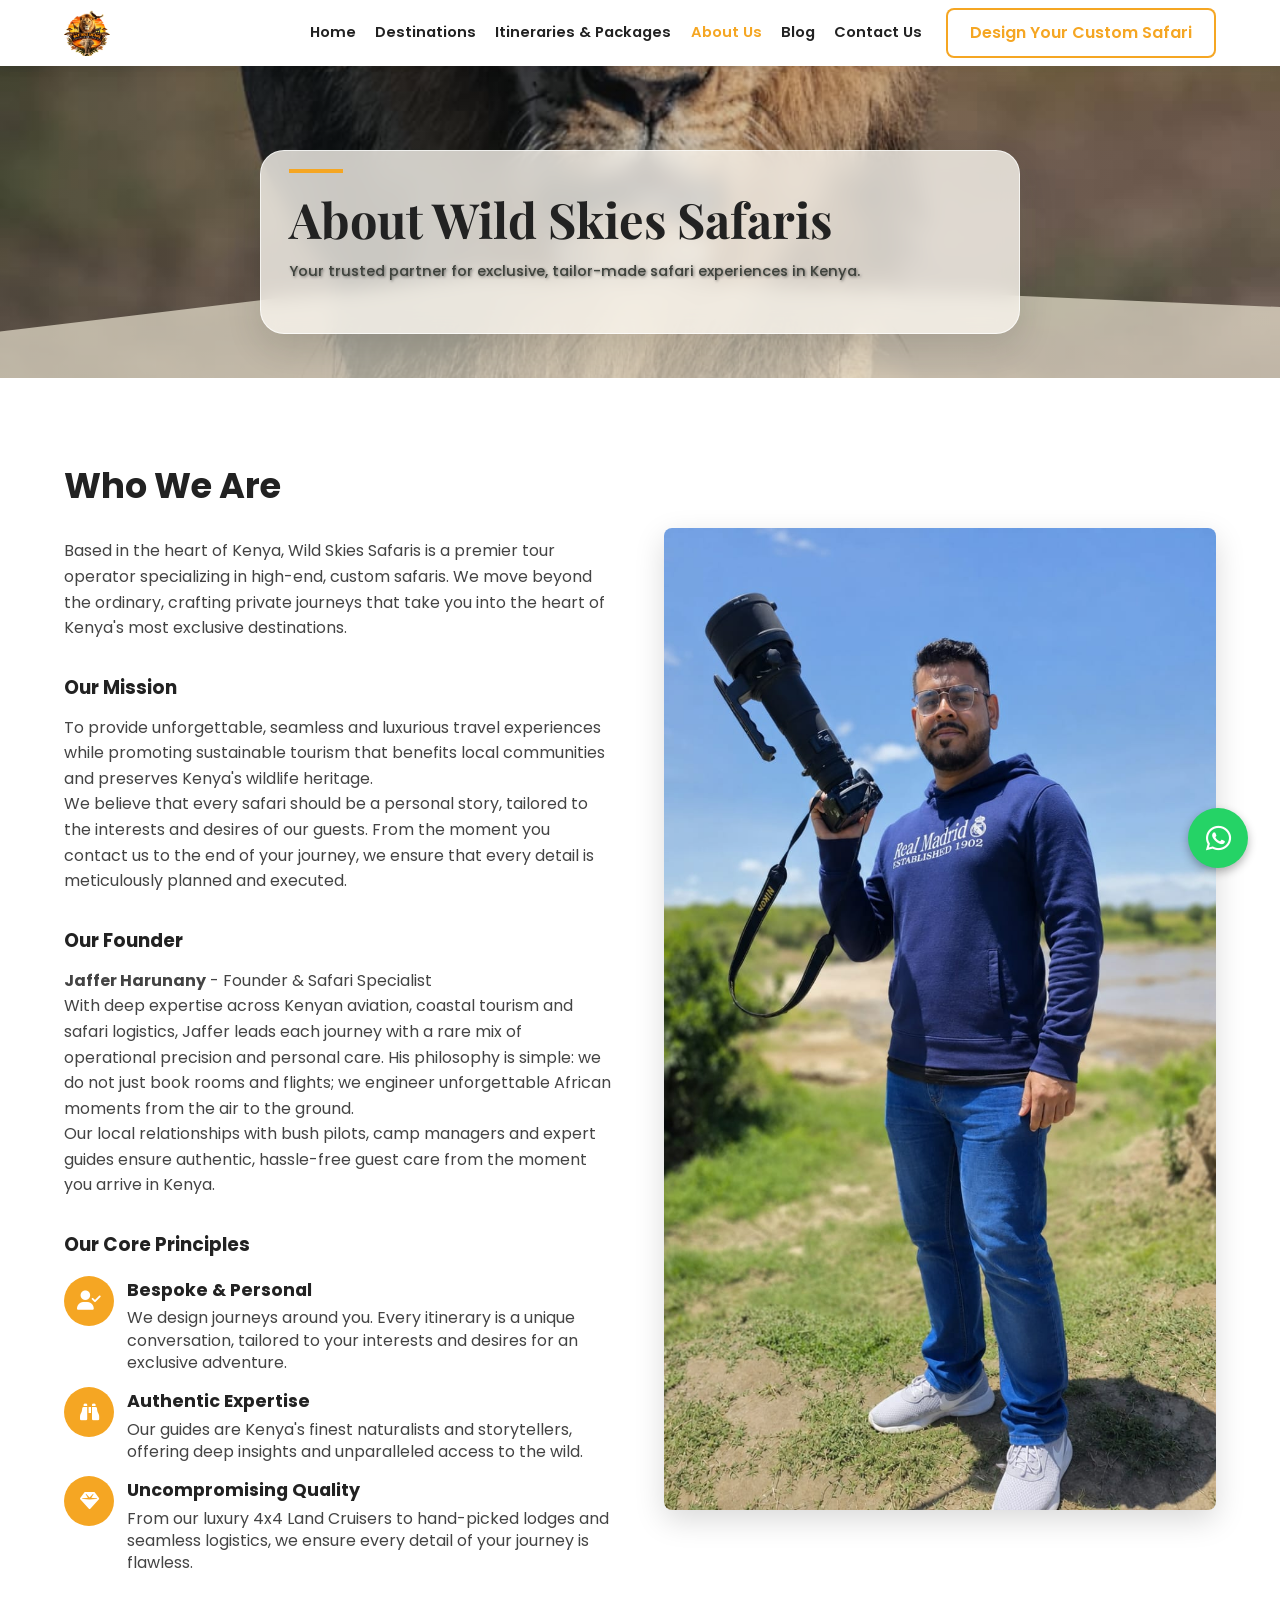
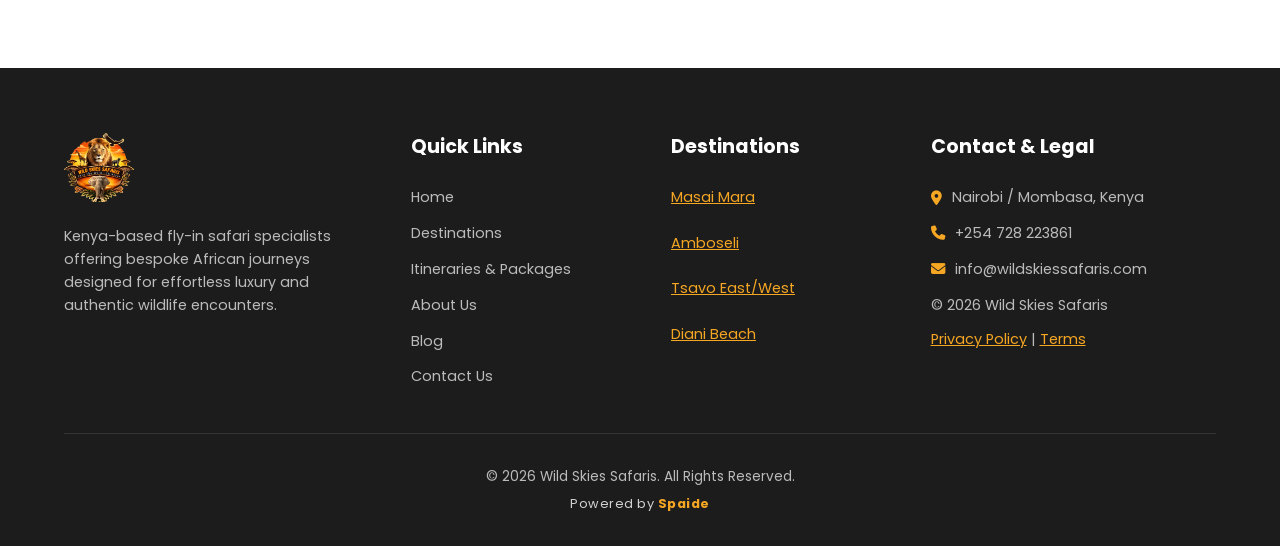
==== commit ccf5d00b: "fixes" ====
--- a/about.html
+++ b/about.html
@@ -1,4 +1,4 @@
-<!DOCTYPE html>
+﻿<!DOCTYPE html>
 <html lang="en">
 <head>
     <meta charset="UTF-8">
@@ -7,8 +7,8 @@
     <link rel="stylesheet" href="style.css">
     <link href="https://fonts.googleapis.com/css2?family=Poppins:wght@400;500;600;700&family=Playfair+Display:wght@700&display=swap" rel="stylesheet">
     <link rel="stylesheet" href="https://cdnjs.cloudflare.com/ajax/libs/font-awesome/6.4.0/css/all.min.css">
-    <link rel="icon" type="image/jpeg" href="Images/Wildskies.jpeg">
-    <link rel="shortcut icon" type="image/x-icon" href="Images/Wildskies.jpeg">
+    <link rel="icon" type="image/jpeg" href="Images/wildskies_logo.jpeg">
+    <link rel="shortcut icon" type="image/x-icon" href="Images/wildskies_logo.jpeg">
 </head>
 <body>
 
@@ -17,7 +17,7 @@
         <div class="container">
             <!-- Ensure your logo img tag is here as discussed -->
             <a href="index.html" class="logo">
-                <img src="Images/Wildskies.jpeg" alt="Wild Skies Safaris Logo" class="logo-img">
+                <img src="Images/wildskies_logo.jpeg" alt="Wild Skies Safaris Logo" class="logo-img">
             </a>
             <div class="nav-menu">
                 <nav class="nav-links">
@@ -58,6 +58,11 @@
                 <p>To provide unforgettable, seamless and luxurious travel experiences while promoting sustainable tourism that benefits local communities and preserves Kenya's wildlife heritage.</p>
                 <p>We believe that every safari should be a personal story, tailored to the interests and desires of our guests. From the moment you contact us to the end of your journey, we ensure that every detail is meticulously planned and executed.</p>
 
+                <h3 class="mt-2">Our Founder</h3>
+                <p><strong>Jaffer Harunany</strong> - Founder &amp; Safari Specialist</p>
+                <p>With deep expertise across Kenyan aviation, coastal tourism and safari logistics, Jaffer leads each journey with a rare mix of operational precision and personal care. His philosophy is simple: we do not just book rooms and flights; we engineer unforgettable African moments from the air to the ground.</p>
+                <p>Our local relationships with bush pilots, camp managers and expert guides ensure authentic, hassle-free guest care from the moment you arrive in Kenya.</p>
+
                 <h3 class="mt-2">Our Core Principles</h3>
                 <ul class="about-list">
                     <li>
@@ -84,7 +89,7 @@
                 </ul>
             </div>
             <div class="about-image">
-                <img src="Images/leopard1.jpeg" alt="A leopard resting on a tree branch in Kenya" class="rounded-img">
+                <img src="Images/founder_profile_pic.jpeg" alt="Jaffer Harunany, founder of Wild Skies Safaris" class="rounded-img">
             </div>
         </div>
     </section>
@@ -92,11 +97,11 @@
     <!-- EXPANDED FOOTER -->
     <footer>
         <div class="container footer-grid">
-            <div class="footer-col">
+            <div class="footer-col footer-brand-col">
                 <div class="footer-brand">
-                    <img src="Images/Wildskies.jpeg" alt="Wild Skies Safaris Logo" class="footer-logo" />
+                    <img src="Images/wildskies_logo.jpeg" alt="Wild Skies Safaris Logo" class="footer-logo" />
                 </div>
-                <p>Luxury fly-in safaris and bespoke private journeys across Kenya's most extraordinary wild places.</p>
+                <p>Kenya-based fly-in safari specialists offering bespoke African journeys designed for effortless luxury and authentic wildlife encounters.</p>
             </div>
             <div class="footer-col">
                 <h4>Quick Links</h4>
@@ -110,21 +115,30 @@
                 </ul>
             </div>
             <div class="footer-col">
-                <h4>Contact Us</h4>
+                <h4>Destinations</h4>
+                <ul class="footer-destinations-list">
+                    <li><a href="masai-mara.html">Masai Mara</a></li>
+                    <li><a href="amboseli.html">Amboseli</a></li>
+                    <li><a href="tsavo.html">Tsavo East/West</a></li>
+                    <li><a href="diani.html">Diani Beach</a></li>
+                </ul>
+            </div>
+            <div class="footer-col">
+                <h4>Contact &amp; Legal</h4>
                 <ul class="footer-contact-list">
-                    <li>
-                        <i class="fas fa-phone"></i>
-                        <a href="tel:+254728223861">+254 728 223861</a>
-                    </li>
-                    <li>
-                        <i class="fas fa-envelope"></i>
-                        <a href="mailto:info@wildskiessafaris.com">info@wildskiessafaris.com</a>
-                    </li>
+                    <li><i class="fas fa-map-marker-alt"></i><span>Nairobi / Mombasa, Kenya</span></li>
+                    <li><i class="fas fa-phone"></i><a href="tel:+254728223861">+254 728 223861</a></li>
+                    <li><i class="fas fa-envelope"></i><a href="mailto:info@wildskiessafaris.com">info@wildskiessafaris.com</a></li>
+                </ul>
+                <ul class="footer-legal-list">
+                    <li>© 2026 Wild Skies Safaris</li>
+                    <li><a href="contact.html">Privacy Policy</a> | <a href="contact.html">Terms</a></li>
                 </ul>
             </div>
         </div>
         <div class="footer-bottom container">
             <p>&copy; 2026 Wild Skies Safaris. All Rights Reserved.</p>
+            <p class="powered-by">Powered by <span>Spaide</span></p>
         </div>
     </footer>
 
@@ -163,3 +177,4 @@
     </script>
 </body>
 </html>
+
--- a/style.css
+++ b/style.css
@@ -1,4 +1,4 @@
-/* =========================================
+﻿/* =========================================
    1. GLOBAL VARIABLES & RESET
    ========================================= */
 :root {
@@ -35,6 +35,16 @@
     background-color: var(--white);
 }
 
+a {
+    color: var(--primary);
+    transition: all 0.3s ease;
+}
+
+a:hover {
+    text-decoration: underline;
+    opacity: 0.85;
+}
+
 .container {
     width: 90%;
     max-width: 1200px;
@@ -229,7 +239,7 @@
     color: var(--white);
     padding-top: 150px; /* Increased offset for taller initial navbar on homepage */
     box-sizing: border-box; /* Include padding in height calculation */
-    background-image: url('Images/lion9.jpeg'); /* Default for desktop/tablet */
+    background-image: url('Images/safari_lion_hero.jpeg'); /* Default for desktop/tablet */
     background-size: cover;
     background-position: center;
 }
@@ -306,7 +316,7 @@
     justify-content: center;
     color: var(--dark);
     background-color: #eadcc2;
-    background-image: url('Images/lion9.jpeg');
+    background-image: url('Images/safari_lion_hero.jpeg');
     background-size: cover;
     background-position: center;
     padding-top: 90px; /* Offset for fixed navbar */
@@ -335,12 +345,12 @@
     display: none;
 }
 
-.page-hero-about { background-image: url('Images/leopard1.jpeg'); }
-.page-hero-blog { background-image: url('Images/lion3.jpeg'); }
-.page-hero-contact { background-image: url('Images/leopard5.jpeg'); }
-.page-hero-destinations { background-image: url('Images/elephant1.jpeg'); }
-.page-hero-itineraries { background-image: url('Images/lion6.jpeg'); }
-.page-hero-package { background-image: url('Images/leopard3.jpeg'); }
+.page-hero-about { background-image: url('Images/lion_pride_front_view.jpeg'); }
+.page-hero-blog { background-image: url('Images/lion_pride_evening.jpeg'); }
+.page-hero-contact { background-image: url('Images/leopard_closeup.jpeg'); }
+.page-hero-destinations { background-image: url('Images/amboseli_elephants_kilimanjaro.jpeg'); }
+.page-hero-itineraries { background-image: url('Images/flight_airstrip_scene.jpeg'); }
+.page-hero-package { background-image: url('Images/lion_male_portrait.jpeg'); }
 
 .page-hero .hero-content {
     z-index: 2;
@@ -401,7 +411,7 @@
     font-weight: 500;
 }
 
-.page-hero-itineraries { background-image: url('Images/elephant1.jpeg'); }
+.page-hero-itineraries { background-image: url('Images/flight_airstrip_scene.jpeg'); }
 
 .package-page-intro {
     max-width: 880px;
@@ -536,13 +546,17 @@
 .card-link {
     text-decoration: none;
     color: var(--primary);
-    font-weight: bold;
+    font-weight: 600;
     display: inline-flex;
     align-items: center;
     gap: 0.5rem;
+    transition: all 0.3s ease;
+    position: relative;
 }
 .card-link:hover {
     color: var(--primary-hover);
+    transform: translateX(3px);
+    text-decoration: underline;
 }
 
 .card-tag {
@@ -810,14 +824,18 @@
 
 .footer-grid {
     display: grid;
-    gap: 3rem;
+    gap: 2rem 2.5rem;
     padding-bottom: 2rem;
     border-bottom: 1px solid rgba(255,255,255,0.1);
     margin-bottom: 2rem;
 }
 
 @media(min-width: 768px) {
-    .footer-grid { grid-template-columns: repeat(3, 1fr); }
+    .footer-grid { grid-template-columns: repeat(2, minmax(0, 1fr)); }
+}
+
+@media(min-width: 1024px) {
+    .footer-grid { grid-template-columns: 1.4fr 1fr 1fr 1.3fr; }
 }
 
 .footer-col h4 {
@@ -843,12 +861,13 @@
 .footer-contact-list a {
     color: rgba(255,255,255,0.7);
     text-decoration: none;
-    transition: var(--transition);
+    transition: all 0.3s ease;
 }
 
 .footer-links a:hover,
 .footer-contact-list a:hover {
     color: var(--primary);
+    text-decoration: underline;
 }
 
 .footer-links a:hover {
@@ -868,6 +887,54 @@
 
 .footer-brand {
     margin-bottom: 1rem;
+}
+
+.footer-brand-col {
+    display: flex;
+    flex-direction: column;
+    align-items: flex-start;
+}
+
+.footer-destinations-list {
+    list-style: none;
+    display: grid;
+    gap: 0.6rem;
+}
+
+.footer-destinations-list li,
+.footer-contact-list li {
+    margin-bottom: 0.8rem;
+}
+
+.footer-legal-list {
+    list-style: none;
+    display: grid;
+    gap: 0.7rem;
+}
+
+.footer-legal-list li {
+    color: rgba(255,255,255,0.7);
+}
+
+.footer-bottom {
+    display: flex;
+    flex-direction: column;
+    gap: 0.35rem;
+    align-items: center;
+    justify-content: center;
+    text-align: center;
+    font-size: 0.85rem;
+}
+
+.powered-by {
+    color: rgba(255,255,255,0.8);
+    font-size: 0.8rem;
+    letter-spacing: 0.04em;
+}
+
+.powered-by span {
+    color: var(--primary);
+    font-weight: 700;
 }
 
 /* Floating WhatsApp Button */
@@ -939,7 +1006,7 @@
     overflow: hidden;
     border-radius: var(--border-radius);
     background-size: cover;
-    background-position: center;
+    background-position: center 55%;
     box-shadow: 0 18px 45px rgba(0,0,0,0.16);
 }
 
@@ -951,7 +1018,7 @@
 }
 
 .beach-card {
-    background-image: url('https://images.unsplash.com/photo-1507525428034-b723cf961d3e?auto=format&fit=crop&w=1200&q=80');
+    background-image: url('Images/diani_beach_scene.jpeg');
 }
 
 .destination-card-content {
@@ -1001,10 +1068,18 @@
 .light-link {
     color: var(--white);
     margin-top: 1rem;
+    text-decoration: none;
+    font-weight: 600;
+    display: inline-flex;
+    align-items: center;
+    gap: 0.5rem;
+    transition: all 0.3s ease;
 }
 
 .light-link:hover {
     color: var(--primary);
+    transform: translateX(3px);
+    text-decoration: underline;
 }
 
 .itinerary-grid {
@@ -1180,8 +1255,8 @@
     margin-bottom: 0.55rem;
 }
 
-.legacy-itinerary {
-    display: none;
+.itinerary-detailed {
+    display: block;
 }
 
 .lodge-directory {
@@ -1353,7 +1428,7 @@
     color: var(--white);
     background:
         linear-gradient(90deg, rgba(0,0,0,0.86), rgba(0,0,0,0.56)),
-        url('Images/lion6.jpeg') center/cover;
+        url('Images/mara_lion_pride_2.jpeg') center/cover;
 }
 
 .inquiry-layout {
@@ -1379,9 +1454,10 @@
 
 .contact-grid {
     display: grid;
-    grid-template-columns: repeat(3, minmax(0, 1fr));
+    grid-template-columns: 1fr;
     gap: 1rem;
     margin-top: 2rem;
+    max-width: 420px;
 }
 
 .contact-grid div {
@@ -1420,6 +1496,11 @@
     background-color: var(--white);
     border-radius: var(--border-radius);
     box-shadow: 0 20px 55px rgba(0,0,0,0.25);
+}
+
+.contact-page-form {
+    margin-top: 1.5rem;
+    max-width: 100%;
 }
 
 .inquiry-form p {
@@ -1654,7 +1735,7 @@
 }
 
 .day-entry li::before {
-    content: "•";
+    content: "â€¢";
     position: absolute;
     left: 0;
     color: var(--primary);
@@ -1731,7 +1812,7 @@
 }
 
 .coverage-col.includes li::before {
-    content: "✓";
+    content: "âœ“";
     position: absolute;
     left: 0;
     color: #27ae60;
@@ -1739,7 +1820,7 @@
 }
 
 .coverage-col.excludes li::before {
-    content: "✗";
+    content: "âœ—";
     position: absolute;
     left: 0;
     color: #e74c3c;
@@ -1806,7 +1887,7 @@
 }
 
 .booking-notes li::before {
-    content: "•";
+    content: "â€¢";
     position: absolute;
     left: 0;
     color: var(--primary);
@@ -2219,7 +2300,7 @@
 
 @media (max-width: 480px) {
     .hero {
-        background-image: url('Images/lion8.jpeg'); /* Specific image for phones */
+        background-image: url('Images/tsavo_wildlife_road.jpeg'); /* Specific image for phones */
     }
 
     .hero-content h1 { font-size: 2.2rem; }
@@ -2253,3 +2334,4 @@
         width: fit-content;
     }
 }
+
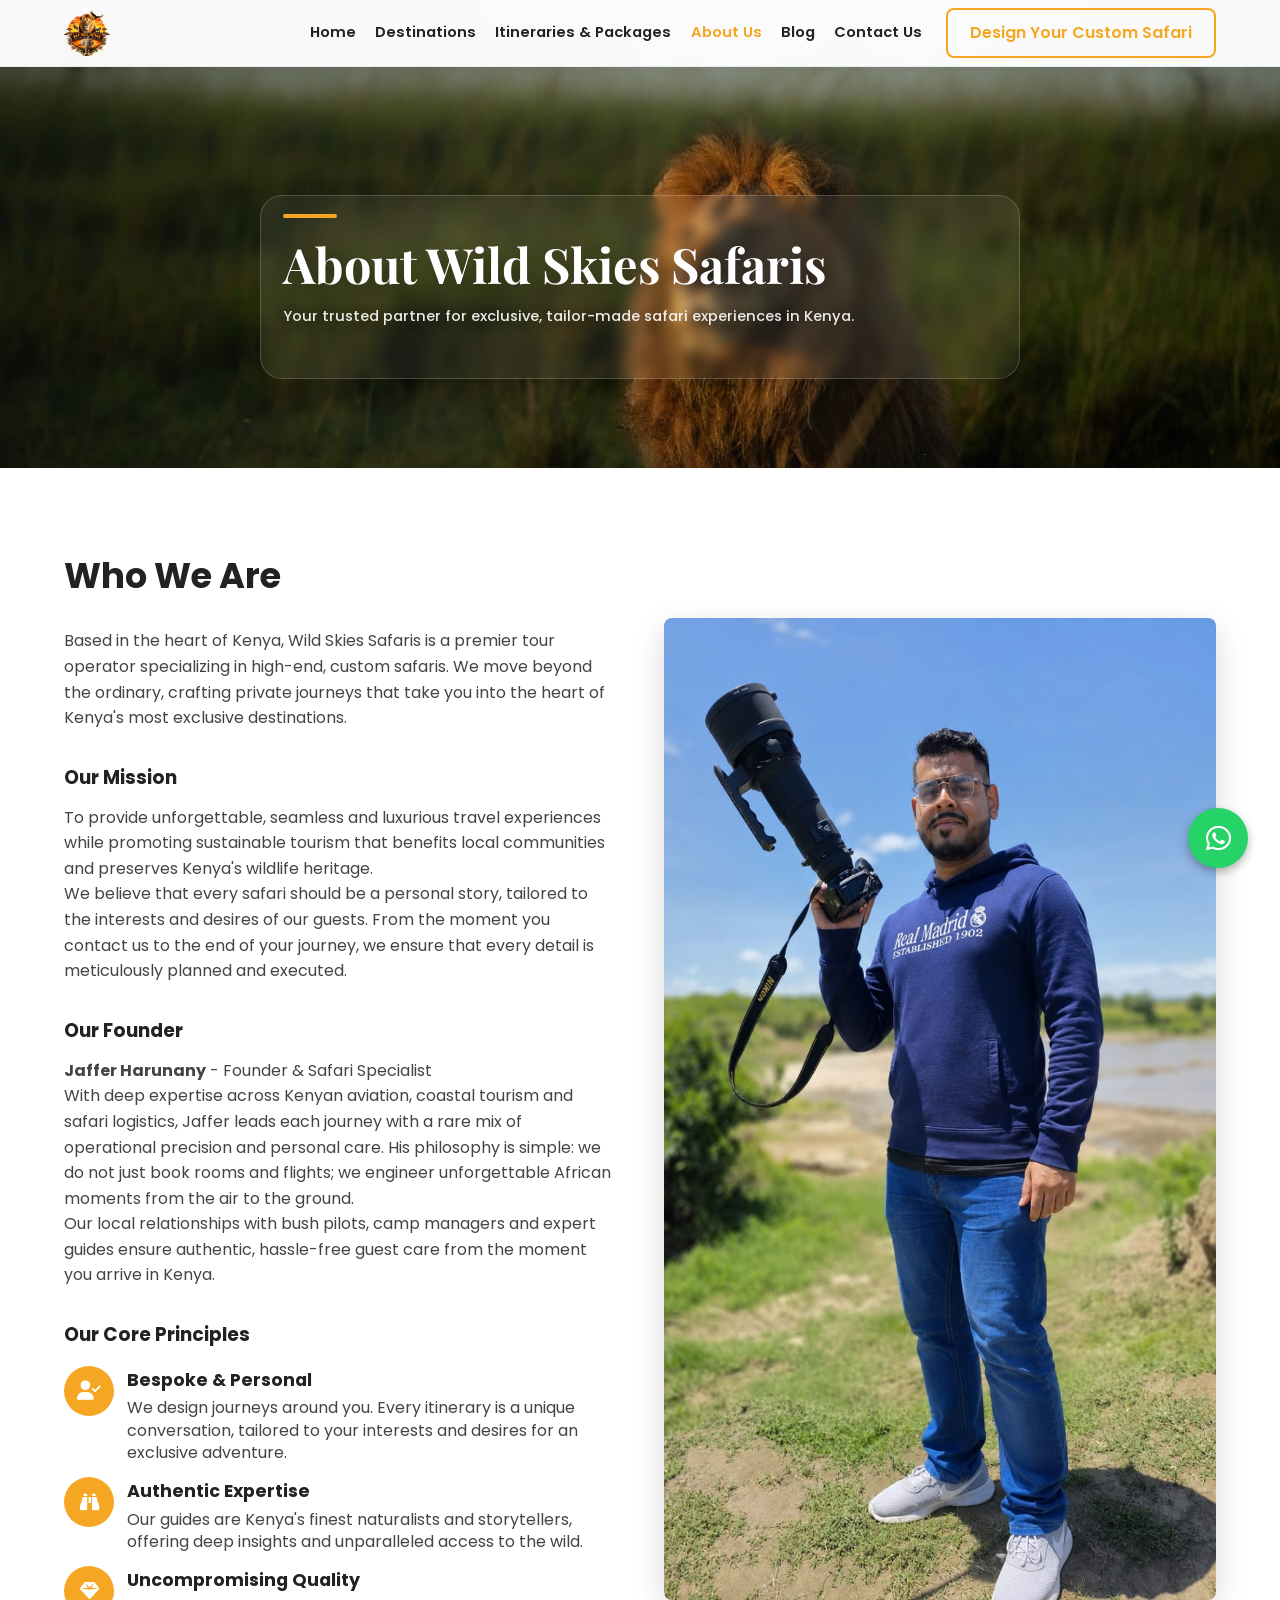
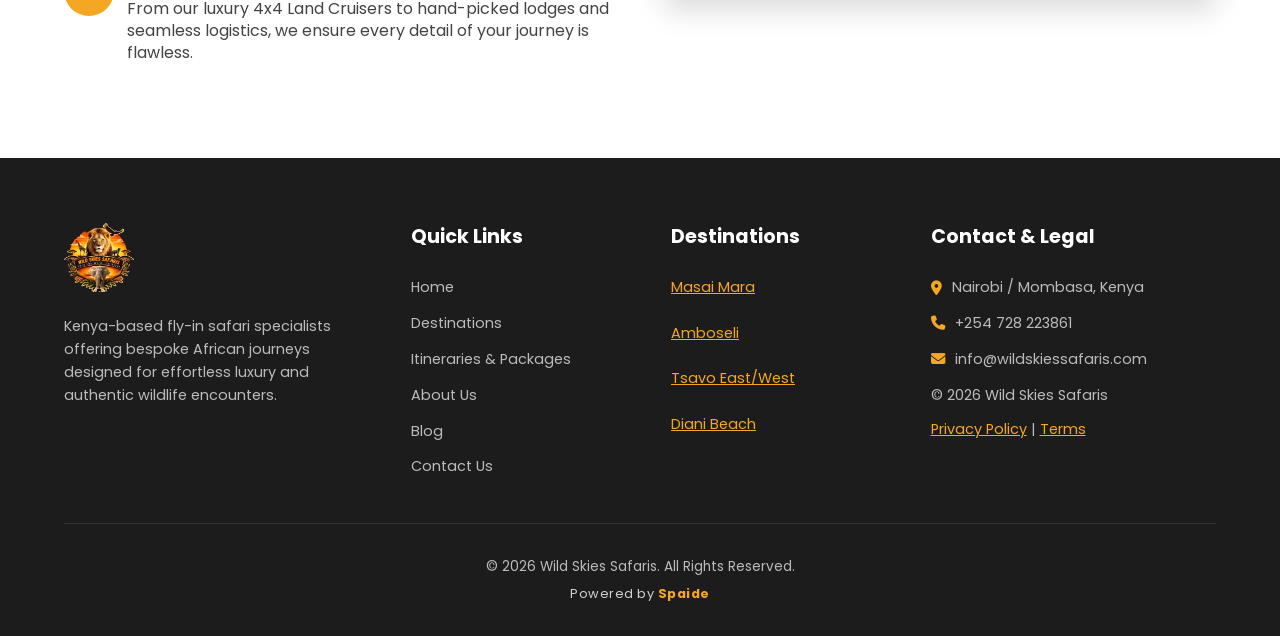
==== commit ce535de2: "fixes" ====
--- a/about.html
+++ b/about.html
@@ -29,7 +29,7 @@
                     <a href="contact.html">Contact Us</a>
                 </nav>
                 <div class="nav-cta">
-                    <a href="index.html#inquiry" class="btn btn-primary">Design Your Custom Safari</a>
+                    <a href="contact.html" class="btn btn-primary">Design Your Custom Safari</a>
                 </div>
             </div>
             <button class="nav-toggle" aria-label="Toggle navigation">
--- a/style.css
+++ b/style.css
@@ -78,13 +78,16 @@
    2. NAVIGATION BAR
    ========================================= */
 .navbar {
-    background-color: transparent;
+    background-color: rgba(255,255,255,0.10);
+    backdrop-filter: blur(8px);
+    -webkit-backdrop-filter: blur(8px);
+    border-bottom: 1px solid rgba(255,255,255,0.18);
     padding: 0.5rem 0;
     position: fixed; /* Changed from sticky to fixed for overlay effect */
     width: 100%;
     top: 0;
     z-index: 1000;
-    transition: background-color 0.4s ease, box-shadow 0.4s ease;
+    transition: background-color 0.4s ease, box-shadow 0.4s ease, border-color 0.4s ease;
 }
 
 .navbar .container {
@@ -97,8 +100,9 @@
 }
 
 .navbar.scrolled {
-    background-color: var(--white);
+    background-color: rgba(255,255,255,0.96);
     box-shadow: 0 2px 10px rgba(0,0,0,0.08);
+    border-bottom-color: rgba(17,17,17,0.06);
 }
 .navbar.scrolled .logo, .navbar.scrolled .nav-links a {
     color: var(--dark);
@@ -311,6 +315,7 @@
 .page-hero {
     position: relative;
     height: 42vh;
+    min-height: 360px;
     display: flex;
     align-items: center;
     justify-content: center;
@@ -319,57 +324,81 @@
     background-image: url('Images/safari_lion_hero.jpeg');
     background-size: cover;
     background-position: center;
-    padding-top: 90px; /* Offset for fixed navbar */
+    background-repeat: no-repeat;
+    padding-top: 90px;
     overflow: hidden;
+    isolation: isolate;
+    background-attachment: scroll;
+}
+
+@media (min-width: 1200px) {
+    .page-hero {
+        background-size: 120% auto;
+        background-position: center 50%;
+    }
 }
 
 .page-hero::before {
     content: "";
     position: absolute;
     inset: 0;
-    background: linear-gradient(90deg, rgba(24,31,27,0.4) 0%, rgba(24,31,27,0.2) 48%, rgba(24,31,27,0.08) 100%);
+    background: linear-gradient(90deg, rgba(24,31,27,0.32) 0%, rgba(24,31,27,0.14) 52%, rgba(24,31,27,0.08) 100%);
+    z-index: 0;
 }
 
 .page-hero::after {
-    content: "";
-    position: absolute;
-    left: 0;
-    right: 0;
-    bottom: -1px;
-    height: 28%;
-    background: rgba(238,230,211,0.68);
-    clip-path: polygon(0 55%, 38% 0, 100% 32%, 100% 100%, 0 100%);
+    display: none;
 }
 
 .page-hero .hero-overlay {
     display: none;
 }
 
-.page-hero-about { background-image: url('Images/lion_pride_front_view.jpeg'); }
-.page-hero-blog { background-image: url('Images/lion_pride_evening.jpeg'); }
-.page-hero-contact { background-image: url('Images/leopard_closeup.jpeg'); }
-.page-hero-destinations { background-image: url('Images/amboseli_elephants_kilimanjaro.jpeg'); }
-.page-hero-itineraries { background-image: url('Images/flight_airstrip_scene.jpeg'); }
-.page-hero-package { background-image: url('Images/lion_male_portrait.jpeg'); }
+.page-hero-about { background-image: url('Images/lion_closeup_profile.jpeg'); background-position: center center; }
+.page-hero-blog { background-image: url('Images/lioness_wildlife_closeup.jpeg'); background-position: center center; }
+.page-hero-contact { background-image: url('Images/leopard_closeup.jpeg'); background-position: center center; }
+.page-hero-destinations { background-image: url('Images/lion_safari_approach.jpeg'); background-position: center center; }
+.page-hero-itineraries { background-image: url('Images/lion_male_portrait.jpeg'); background-position: center center; }
+.page-hero-package { background-image: url('Images/lion_male_portrait.jpeg'); background-position: center center; }
+.page-hero-mara { background-image: url('Images/masai_mara_lion_hero.jpeg'); background-position: center center; }
+.page-hero-amboseli { background-image: url('Images/amboseli_elephant_herd.jpeg'); background-position: center center; }
+.page-hero-tsavo { background-image: url('Images/tsavo_lion_scene.jpeg'); background-position: center center; }
+.page-hero-diani { background-image: url('Images/diani_coastal_retreat.jpeg'); background-position: center center; }
 
 .page-hero .hero-content {
-    z-index: 2;
+    position: relative;
+    z-index: 1;
     max-width: 760px;
     margin-top: 1rem;
-    padding: 1.1rem 1.75rem;
+    padding: 1.1rem 1.4rem;
     text-align: left;
-    background: rgba(250,247,239,0.8);
-    border: 1px solid rgba(255,255,255,0.72);
-    border-radius: 14px;
-    box-shadow: 0 14px 35px rgba(27,32,25,0.14);
-    backdrop-filter: blur(10px);
-    -webkit-backdrop-filter: blur(10px);
+    background: rgba(255,255,255,0.06);
+    border: 1px solid rgba(255,255,255,0.18);
+    border-radius: 18px;
+    box-shadow: 0 10px 30px rgba(9,12,11,0.12);
+    backdrop-filter: blur(6px);
+    -webkit-backdrop-filter: blur(6px);
     animation: hero-content-in 0.7s ease-out both;
 }
 
+.page-hero-destinations .hero-content {
+    width: min(100%, 980px);
+    max-width: 980px;
+    margin: 0 auto;
+    padding: 1.4rem 1.8rem 1.8rem;
+    background: rgba(255,255,255,0.08);
+    border: 1px solid rgba(255,255,255,0.22);
+    border-radius: 26px;
+    backdrop-filter: blur(8px);
+    -webkit-backdrop-filter: blur(8px);
+}
+
 .page-hero-about .hero-content,
-.page-hero-blog .hero-content {
-    border-radius: 24px;
+.page-hero-blog .hero-content,
+.page-hero-contact .hero-content,
+.page-hero-destinations .hero-content,
+.page-hero-itineraries .hero-content {
+    border-radius: 22px;
 }
 
 .page-hero {
@@ -393,20 +422,21 @@
     height: 4px;
     margin-bottom: 1.25rem;
     background: var(--primary);
+    border-radius: 999px;
 }
 
 .page-hero .hero-content h1 {
-    color: var(--dark);
+    color: var(--white);
     font-family: "Playfair Display", serif;
     font-size: clamp(2rem, 3.8vw, 3.25rem);
     line-height: 1.05;
-    text-shadow: none;
+    text-shadow: 0 2px 18px rgba(0,0,0,0.38);
 }
 
 .page-hero .hero-content p {
     max-width: 580px;
     margin-top: 1rem;
-    color: #3f433d;
+    color: rgba(255,255,255,0.9);
     font-size: 0.92rem;
     font-weight: 500;
 }
@@ -416,6 +446,12 @@
 .package-page-intro {
     max-width: 880px;
     margin-bottom: 4rem;
+}
+
+.page-hero .hero-content .serif-title,
+.page-hero .hero-content h1,
+.page-hero .hero-content p {
+    text-shadow: 0 2px 15px rgba(0,0,0,0.32);
 }
 
 .package-page-intro .section-title {
@@ -443,6 +479,18 @@
 @media(min-width: 768px) {
     .hero-content .hero-brand { font-size: 1.35rem; }
     .hero-content p { font-size: 1.05rem; }
+    .page-hero {
+        height: 52vh;
+        min-height: 430px;
+        max-height: 560px;
+    }
+}
+
+@media(min-width: 1200px) {
+    .page-hero {
+        background-size: cover;
+        background-position: center center;
+    }
 }
 
 /* =========================================
@@ -709,11 +757,16 @@
    ========================================= */
 .contact-layout {
     display: grid;
-    gap: 3rem;
-}
-
-@media(min-width: 992px) {
-    .contact-layout { grid-template-columns: 2fr 1fr; }
+    gap: 2rem;
+    align-items: start;
+    grid-template-columns: 1fr;
+}
+
+.contact-cards-grid {
+    display: grid;
+    gap: 1rem;
+    grid-template-columns: 1fr;
+    margin-bottom: 2rem;
 }
 
 .details-box {
@@ -738,25 +791,28 @@
 .mt-2 { margin-top: 2rem; }
 
 /* Styles for Full Contact Page */
+.contact-info-panel {
+    background: linear-gradient(180deg, #fffdf9 0%, #f7f2e6 100%);
+    border: 1px solid #efe4d0;
+    border-radius: 22px;
+    padding: 2rem;
+    box-shadow: 0 12px 35px rgba(27, 20, 10, 0.08);
+}
+
 .contact-info-panel h2 {
     color: var(--dark);
     margin-bottom: 0.5rem;
 }
 
 .contact-subtitle {
-    margin-bottom: 2.5rem;
+    margin-bottom: 2rem;
     font-size: 1rem;
     max-width: 95%;
 }
 
-.contact-cards-grid {
-    display: grid;
-    gap: 1.5rem;
-}
-
 .contact-card {
     background-color: var(--white);
-    padding: 2rem;
+    padding: 1.25rem;
     border-radius: var(--border-radius);
     border: 1px solid #f0f0f0;
     border-left-width: 4px;
@@ -771,21 +827,23 @@
 .contact-card h3 {
     color: var(--dark);
     margin-bottom: 0.5rem;
+    font-size: 1.05rem;
 }
 
 .contact-card p {
-    margin-bottom: 1.5rem;
+    margin-bottom: 1rem;
+    font-size: 0.9rem;
 }
 
 .contact-card-icon {
-    width: 60px;
-    height: 60px;
+    width: 52px;
+    height: 52px;
     border-radius: 50%;
     display: flex;
     align-items: center;
     justify-content: center;
-    font-size: 1.8rem;
-    margin-bottom: 1rem;
+    font-size: 1.5rem;
+    margin-bottom: 0.9rem;
     color: var(--white);
 }
 
@@ -808,9 +866,35 @@
 .btn-outline { background-color: transparent; color: var(--primary); border: 2px solid var(--primary); }
 .btn-outline:hover { background-color: var(--primary); color: var(--white); }
 
-.contact-details-panel .details-box { background-color: var(--light); }
-.contact-details-panel h3 { color: var(--dark); margin-bottom: 1rem; }
-
+.contact-details-panel {
+    display: flex;
+    flex-direction: column;
+    gap: 1.25rem;
+}
+
+.contact-details-panel .details-box {
+    background: linear-gradient(180deg, #fffaf1 0%, #f7f3eb 100%);
+    border: 1px solid #e6dac2;
+}
+
+.contact-details-panel h3 {
+    color: var(--dark);
+    margin-bottom: 1rem;
+}
+
+.contact-page-form {
+    margin-top: 0;
+    max-width: 100%;
+    padding: 1.5rem;
+    background: rgba(255,255,255,0.9);
+    border: 1px solid #eadfc6;
+    border-radius: 18px;
+    box-shadow: 0 15px 40px rgba(40, 34, 23, 0.08);
+}
+
+.contact-page-form p {
+    margin-bottom: 0.9rem;
+}
 /* =========================================
    9. FOOTER & FLOATING ACTIONS
    ========================================= */
@@ -1275,6 +1359,47 @@
     gap: 1.25rem;
 }
 
+.destination-detail-page .container {
+    max-width: 1180px;
+}
+
+.destination-detail-page .container > h3 {
+    margin-top: 2.1rem;
+    margin-bottom: 0.8rem;
+    padding-top: 1rem;
+    border-top: 1px solid #ece6dc;
+    color: var(--dark);
+    font-size: 1.3rem;
+}
+
+.destination-detail-page .container > ul {
+    list-style: none;
+    margin: 0 0 1.5rem;
+    padding: 1.1rem 1.25rem;
+    background: #fffaf0;
+    border: 1px solid #f2e5c9;
+    border-left: 4px solid var(--primary);
+    border-radius: 12px;
+}
+
+.destination-detail-page .container > ul li {
+    position: relative;
+    padding-left: 1.3rem;
+    margin-bottom: 0.6rem;
+}
+
+.destination-detail-page .container > ul li::before {
+    content: "•";
+    position: absolute;
+    left: 0;
+    color: var(--primary);
+    font-weight: 700;
+}
+
+.destination-detail-page .container > a.btn {
+    margin-top: 0.5rem;
+}
+
 .lodge-card {
     overflow: hidden;
     background-color: var(--white);
@@ -1418,10 +1543,40 @@
 
 .blog-preview article {
     padding: 1.8rem;
+    display: flex;
+    flex-direction: column;
+    gap: 0.8rem;
 }
 
 .blog-preview h3 {
-    margin-bottom: 0.8rem;
+    margin-bottom: 0.2rem;
+}
+
+.blog-article {
+    margin-top: 2rem;
+    background: #fffdf8;
+    border: 1px solid #efe4d0;
+    border-radius: 18px;
+    padding: 2rem;
+    box-shadow: 0 10px 30px rgba(31, 22, 8, 0.05);
+}
+
+.blog-article h3 {
+    color: var(--dark);
+    margin-bottom: 0.75rem;
+}
+
+.blog-article p {
+    margin-bottom: 1rem;
+}
+
+.blog-article ul {
+    margin: 1rem 0 1.2rem 1.1rem;
+    color: var(--text);
+}
+
+.blog-article li {
+    margin-bottom: 0.5rem;
 }
 
 .inquiry-section {
@@ -1735,7 +1890,7 @@
 }
 
 .day-entry li::before {
-    content: "â€¢";
+    content: "•";
     position: absolute;
     left: 0;
     color: var(--primary);
@@ -1812,7 +1967,7 @@
 }
 
 .coverage-col.includes li::before {
-    content: "âœ“";
+    content: "✔";
     position: absolute;
     left: 0;
     color: #27ae60;
@@ -1820,7 +1975,7 @@
 }
 
 .coverage-col.excludes li::before {
-    content: "âœ—";
+    content: "✖";
     position: absolute;
     left: 0;
     color: #e74c3c;
@@ -1887,7 +2042,7 @@
 }
 
 .booking-notes li::before {
-    content: "â€¢";
+    content: "•";
     position: absolute;
     left: 0;
     color: var(--primary);
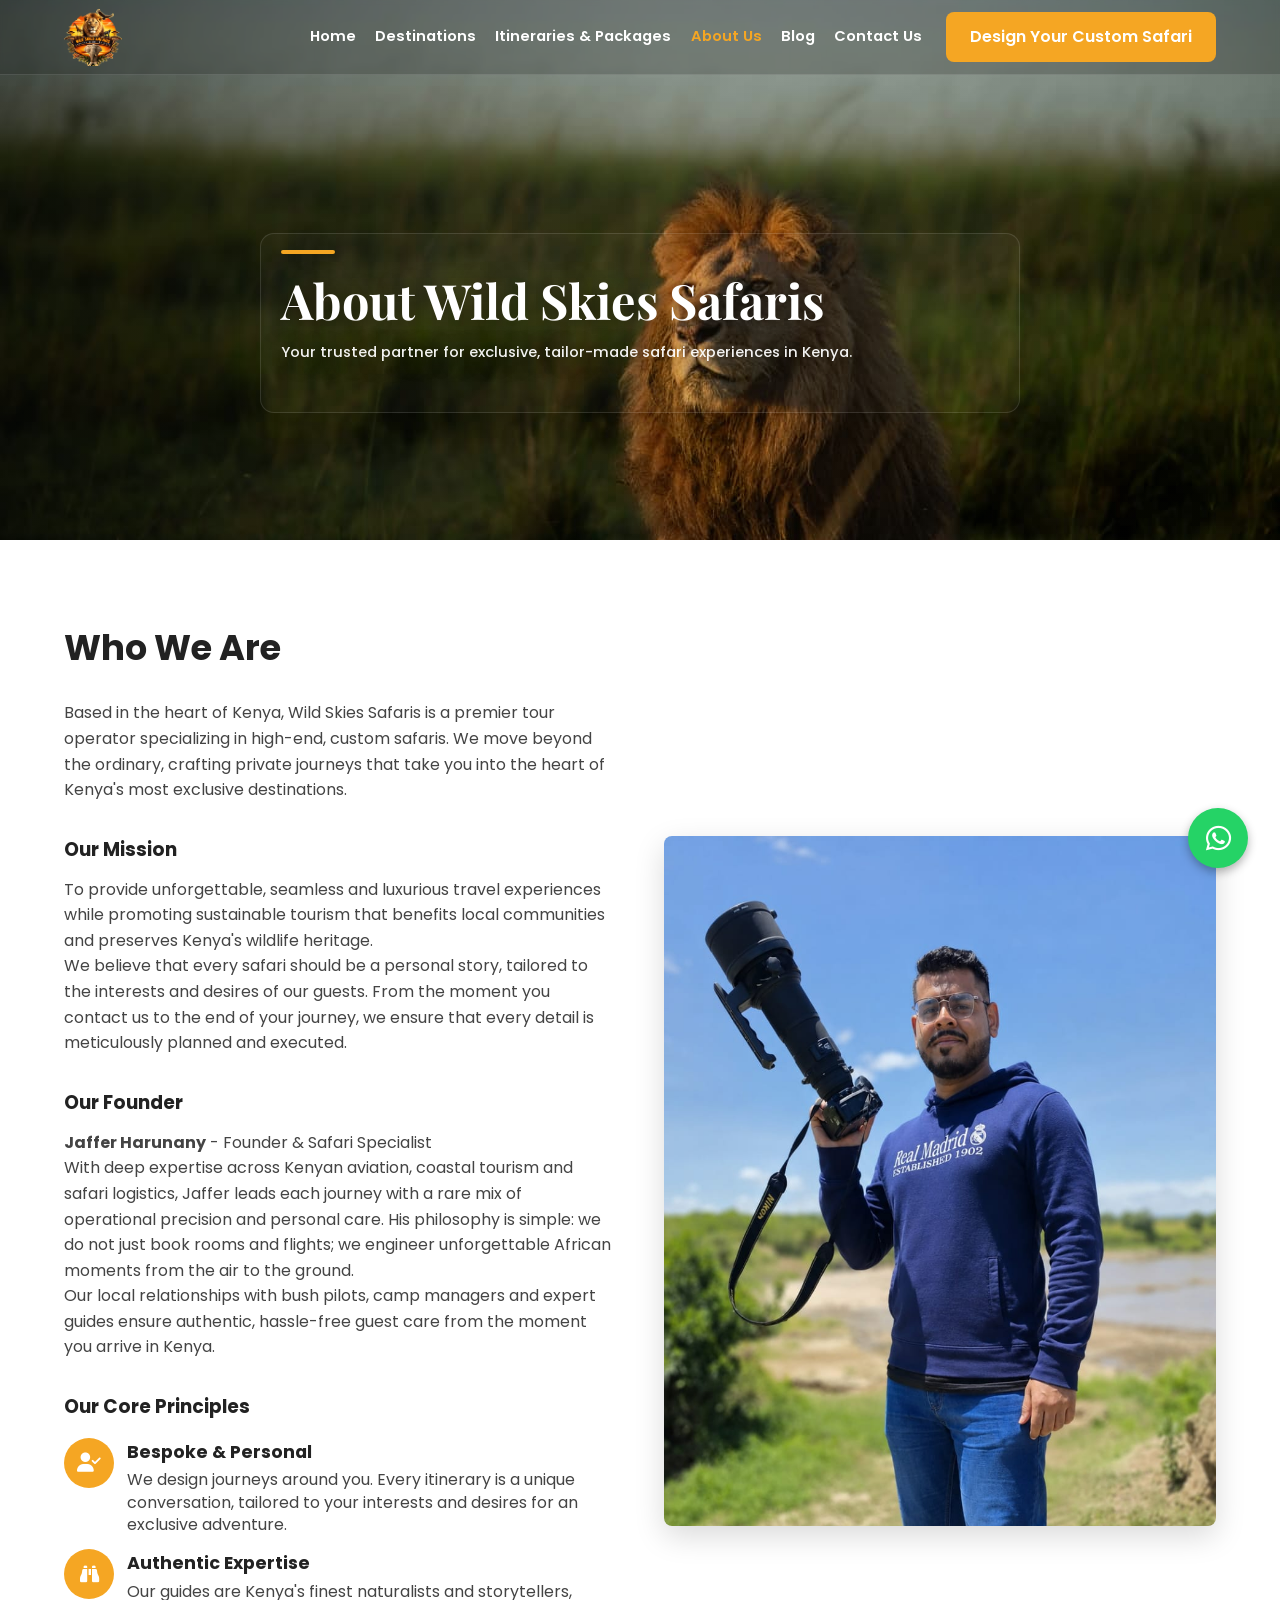
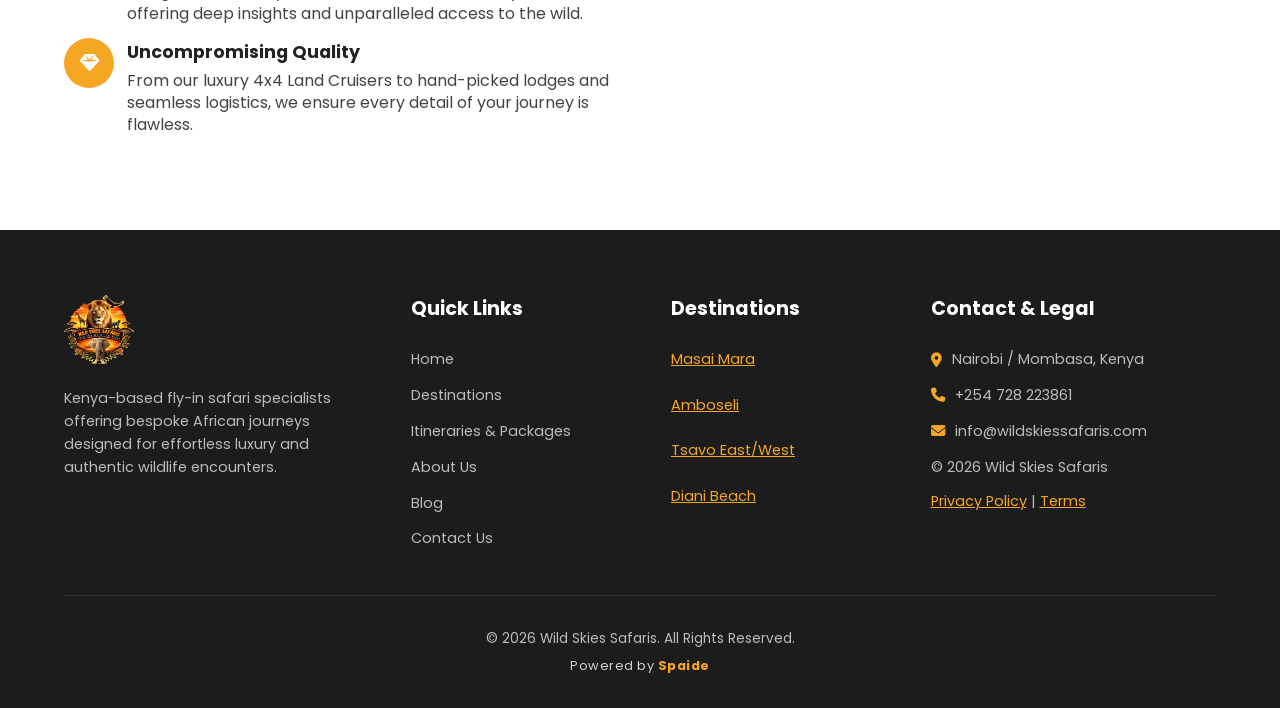
==== commit ba22f835: "fixed styling issues" ====
--- a/about.html
+++ b/about.html
@@ -10,10 +10,10 @@
     <link rel="icon" type="image/jpeg" href="Images/wildskies_logo.jpeg">
     <link rel="shortcut icon" type="image/x-icon" href="Images/wildskies_logo.jpeg">
 </head>
-<body>
+<body class="inner-page">
 
     <!-- Navigation Header -->
-    <header class="navbar scrolled">
+    <header class="navbar">
         <div class="container">
             <!-- Ensure your logo img tag is here as discussed -->
             <a href="index.html" class="logo">
--- a/style.css
+++ b/style.css
@@ -100,7 +100,7 @@
 }
 
 .navbar.scrolled {
-    background-color: rgba(255,255,255,0.96);
+    background-color: rgba(255, 255, 255, 0.871);
     box-shadow: 0 2px 10px rgba(0,0,0,0.08);
     border-bottom-color: rgba(17,17,17,0.06);
 }
@@ -155,6 +155,17 @@
 .navbar.scrolled .nav-links a:hover,
 .navbar.scrolled .nav-links a.active {
     color: var(--primary);
+}
+
+body.inner-page .navbar:not(.scrolled) {
+    background-color: rgba(17, 17, 17, 0.20);
+    border-bottom-color: rgba(255,255,255,0.12);
+    backdrop-filter: blur(2px);
+    -webkit-backdrop-filter: blur(2px);
+}
+
+body.inner-page .navbar:not(.scrolled) .logo-img {
+    max-height: 58px;
 }
 
 .nav-menu {
@@ -314,16 +325,16 @@
 /* Inner Page Hero */
 .page-hero {
     position: relative;
-    height: 42vh;
-    min-height: 360px;
+    height: 58vh;
+    min-height: 470px;
     display: flex;
     align-items: center;
     justify-content: center;
     color: var(--dark);
-    background-color: #eadcc2;
+    background-color: #1b1d18;
     background-image: url('Images/safari_lion_hero.jpeg');
     background-size: cover;
-    background-position: center;
+    background-position: center center;
     background-repeat: no-repeat;
     padding-top: 90px;
     overflow: hidden;
@@ -333,8 +344,8 @@
 
 @media (min-width: 1200px) {
     .page-hero {
-        background-size: 120% auto;
-        background-position: center 50%;
+        height: 64vh;
+        min-height: 560px;
     }
 }
 
@@ -342,7 +353,7 @@
     content: "";
     position: absolute;
     inset: 0;
-    background: linear-gradient(90deg, rgba(24,31,27,0.32) 0%, rgba(24,31,27,0.14) 52%, rgba(24,31,27,0.08) 100%);
+    background: linear-gradient(90deg, rgba(9,12,10,0.40) 0%, rgba(9,12,10,0.14) 52%, rgba(9,12,10,0.05) 100%);
     z-index: 0;
 }
 
@@ -354,30 +365,30 @@
     display: none;
 }
 
-.page-hero-about { background-image: url('Images/lion_closeup_profile.jpeg'); background-position: center center; }
-.page-hero-blog { background-image: url('Images/lioness_wildlife_closeup.jpeg'); background-position: center center; }
-.page-hero-contact { background-image: url('Images/leopard_closeup.jpeg'); background-position: center center; }
-.page-hero-destinations { background-image: url('Images/lion_safari_approach.jpeg'); background-position: center center; }
-.page-hero-itineraries { background-image: url('Images/lion_male_portrait.jpeg'); background-position: center center; }
-.page-hero-package { background-image: url('Images/lion_male_portrait.jpeg'); background-position: center center; }
-.page-hero-mara { background-image: url('Images/masai_mara_lion_hero.jpeg'); background-position: center center; }
-.page-hero-amboseli { background-image: url('Images/amboseli_elephant_herd.jpeg'); background-position: center center; }
-.page-hero-tsavo { background-image: url('Images/tsavo_lion_scene.jpeg'); background-position: center center; }
-.page-hero-diani { background-image: url('Images/diani_coastal_retreat.jpeg'); background-position: center center; }
+.page-hero-about { background-image: url('Images/lion_closeup_profile.jpeg'); background-position: center 44%; }
+.page-hero-blog { background-image: url('Images/lioness_wildlife_closeup.jpeg'); background-position: center 44%; }
+.page-hero-contact { background-image: url('revamp images/raww.jpeg'); background-position: center 45%; }
+.page-hero-destinations { background-image: url('Images/lion_safari_approach.jpeg'); background-position: center 46%; }
+.page-hero-itineraries { background-image: url('Images/lion_male_portrait.jpeg'); background-position: center 42%; }
+.page-hero-package { background-image: url('Images/lion_male_portrait.jpeg'); background-position: center 42%; }
+.page-hero-mara { background-image: url('Images/masai_mara_lion_hero.jpeg'); background-position: center 48%; }
+.page-hero-amboseli { background-image: url('Images/amboseli_elephant_herd.jpeg'); background-position: center 43%; }
+.page-hero-tsavo { background-image: url('Images/tsavo_lion_scene.jpeg'); background-position: center 50%; }
+.page-hero-diani { background-image: url('Images/diani_coastal_retreat.jpeg'); background-position: center 44%; }
 
 .page-hero .hero-content {
     position: relative;
     z-index: 1;
     max-width: 760px;
     margin-top: 1rem;
-    padding: 1.1rem 1.4rem;
+    padding: 1rem 1.25rem;
     text-align: left;
-    background: rgba(255,255,255,0.06);
-    border: 1px solid rgba(255,255,255,0.18);
-    border-radius: 18px;
-    box-shadow: 0 10px 30px rgba(9,12,11,0.12);
-    backdrop-filter: blur(6px);
-    -webkit-backdrop-filter: blur(6px);
+    background: rgba(255,255,255,0.025);
+    border: 1px solid rgba(255,255,255,0.12);
+    border-radius: 12px;
+    box-shadow: 0 10px 26px rgba(9,12,11,0.08);
+    backdrop-filter: none;
+    -webkit-backdrop-filter: none;
     animation: hero-content-in 0.7s ease-out both;
 }
 
@@ -385,12 +396,12 @@
     width: min(100%, 980px);
     max-width: 980px;
     margin: 0 auto;
-    padding: 1.4rem 1.8rem 1.8rem;
-    background: rgba(255,255,255,0.08);
-    border: 1px solid rgba(255,255,255,0.22);
-    border-radius: 26px;
-    backdrop-filter: blur(8px);
-    -webkit-backdrop-filter: blur(8px);
+    padding: 1.15rem 1.45rem 1.45rem;
+    background: rgba(255,255,255,0.03);
+    border: 1px solid rgba(255,255,255,0.13);
+    border-radius: 14px;
+    backdrop-filter: none;
+    -webkit-backdrop-filter: none;
 }
 
 .page-hero-about .hero-content,
@@ -398,11 +409,11 @@
 .page-hero-contact .hero-content,
 .page-hero-destinations .hero-content,
 .page-hero-itineraries .hero-content {
-    border-radius: 22px;
+    border-radius: 14px;
 }
 
 .page-hero {
-    animation: hero-image-drift 12s ease-in-out infinite alternate;
+    animation: none;
 }
 
 @keyframes hero-content-in {
@@ -411,8 +422,8 @@
 }
 
 @keyframes hero-image-drift {
-    from { background-position: 48% center; }
-    to { background-position: 52% center; }
+    from { background-position: center center; }
+    to { background-position: center center; }
 }
 
 .page-hero .hero-content::before {
@@ -430,13 +441,13 @@
     font-family: "Playfair Display", serif;
     font-size: clamp(2rem, 3.8vw, 3.25rem);
     line-height: 1.05;
-    text-shadow: 0 2px 18px rgba(0,0,0,0.38);
+    text-shadow: 0 3px 22px rgba(0,0,0,0.62);
 }
 
 .page-hero .hero-content p {
     max-width: 580px;
     margin-top: 1rem;
-    color: rgba(255,255,255,0.9);
+    color: rgba(255,255,255,0.94);
     font-size: 0.92rem;
     font-weight: 500;
 }
@@ -451,7 +462,7 @@
 .page-hero .hero-content .serif-title,
 .page-hero .hero-content h1,
 .page-hero .hero-content p {
-    text-shadow: 0 2px 15px rgba(0,0,0,0.32);
+    text-shadow: 0 3px 22px rgba(0,0,0,0.62);
 }
 
 .package-page-intro .section-title {
@@ -480,16 +491,15 @@
     .hero-content .hero-brand { font-size: 1.35rem; }
     .hero-content p { font-size: 1.05rem; }
     .page-hero {
-        height: 52vh;
-        min-height: 430px;
-        max-height: 560px;
+        height: 60vh;
+        min-height: 500px;
+        max-height: 720px;
     }
 }
 
 @media(min-width: 1200px) {
     .page-hero {
         background-size: cover;
-        background-position: center center;
     }
 }
 
@@ -553,8 +563,15 @@
 
 .rounded-img {
     width: 100%;
+    height: auto;
+    object-fit: cover;
     border-radius: var(--border-radius);
     box-shadow: 0 10px 30px rgba(0,0,0,0.15);
+}
+
+.about-image .rounded-img {
+    aspect-ratio: 4 / 5;
+    object-position: center top;
 }
 
 /* Cards (Destinations) */
@@ -1084,13 +1101,13 @@
 
 .destination-card {
     position: relative;
-    min-height: 520px;
+    min-height: 600px;
     display: flex;
     align-items: flex-end;
     overflow: hidden;
     border-radius: var(--border-radius);
     background-size: cover;
-    background-position: center 55%;
+    background-position: center center;
     box-shadow: 0 18px 45px rgba(0,0,0,0.16);
 }
 
@@ -1098,7 +1115,7 @@
     content: "";
     position: absolute;
     inset: 0;
-    background: linear-gradient(to top, rgba(0,0,0,0.86), rgba(0,0,0,0.25) 62%, rgba(0,0,0,0.08));
+    background: linear-gradient(to top, rgba(0,0,0,0.72), rgba(0,0,0,0.18) 58%, rgba(0,0,0,0.02));
 }
 
 .beach-card {
@@ -1110,6 +1127,7 @@
     z-index: 1;
     color: var(--white);
     padding: 2rem;
+    text-shadow: 0 2px 16px rgba(0,0,0,0.48);
 }
 
 .destination-card h3,
@@ -1305,6 +1323,18 @@
     margin-top: 1rem;
 }
 
+.package-detail .package-panel .btn-ghost {
+    color: var(--primary);
+    border-color: rgba(245,166,35,0.8);
+    background-color: rgba(245,166,35,0.08);
+    backdrop-filter: none;
+}
+
+.package-detail .package-panel .btn-ghost:hover {
+    color: var(--white);
+    background-color: var(--primary);
+}
+
 .day-list {
     display: grid;
     gap: 1rem;
@@ -1355,7 +1385,7 @@
 
 .lodge-grid {
     display: grid;
-    grid-template-columns: repeat(4, minmax(0, 1fr));
+    grid-template-columns: repeat(2, minmax(0, 1fr));
     gap: 1.25rem;
 }
 
@@ -1411,8 +1441,9 @@
 .lodge-card img {
     display: block;
     width: 100%;
-    height: 170px;
+    height: clamp(220px, 22vw, 300px);
     object-fit: cover;
+    object-position: center;
 }
 
 .lodge-card div {
@@ -1433,7 +1464,7 @@
 .itinerary-card,
 .advantage-card,
 .blog-preview article {
-    background-color: var(--white);
+    background-color: rgba(255,255,255,0.94);
     border-radius: var(--border-radius);
     border: 1px solid #ece6dc;
     box-shadow: 0 10px 28px rgba(0,0,0,0.05);
@@ -1524,6 +1555,7 @@
 }
 
 .about-teaser .rounded-img {
+    aspect-ratio: 4 / 3;
     box-shadow: 0 20px 55px rgba(0,0,0,0.35);
 }
 
@@ -1582,7 +1614,7 @@
 .inquiry-section {
     color: var(--white);
     background:
-        linear-gradient(90deg, rgba(0,0,0,0.86), rgba(0,0,0,0.56)),
+        linear-gradient(90deg, rgba(0,0,0,0.70), rgba(0,0,0,0.38)),
         url('Images/mara_lion_pride_2.jpeg') center/cover;
 }
 
@@ -1619,7 +1651,7 @@
     padding: 1.2rem;
     border: 1px solid rgba(255,255,255,0.18);
     border-radius: var(--border-radius);
-    background-color: rgba(255,255,255,0.08);
+    background-color: rgba(255,255,255,0.05);
 }
 
 .contact-grid span {
@@ -1648,7 +1680,7 @@
     gap: 0.7rem;
     padding: 1.6rem;
     color: var(--dark);
-    background-color: var(--white);
+    background-color: rgba(255,255,255,0.94);
     border-radius: var(--border-radius);
     box-shadow: 0 20px 55px rgba(0,0,0,0.25);
 }
@@ -1678,7 +1710,7 @@
     padding: 0.8rem 0.9rem;
     color: var(--dark);
     font: inherit;
-    background-color: #fffdf8;
+    background-color: rgba(255,253,248,0.92);
 }
 
 .inquiry-form textarea {
@@ -2213,7 +2245,11 @@
     }
 
     .destination-card {
-        min-height: 460px;
+        min-height: 560px;
+    }
+
+    .lodge-card img {
+        height: 260px;
     }
 
     .inquiry-copy h2 {
@@ -2463,7 +2499,7 @@
     .hero-content .hero-brand { font-size: 1.15rem; }
     .hero-content .hero-tagline { font-size: 0.78rem; letter-spacing: 2px; }
     .hero-cta .btn { width: 100%; justify-content: center; }
-    .destination-card { min-height: 540px; }
+    .destination-card { min-height: 560px; }
     .destination-card-content,
     .itinerary-card,
     .blog-preview article,
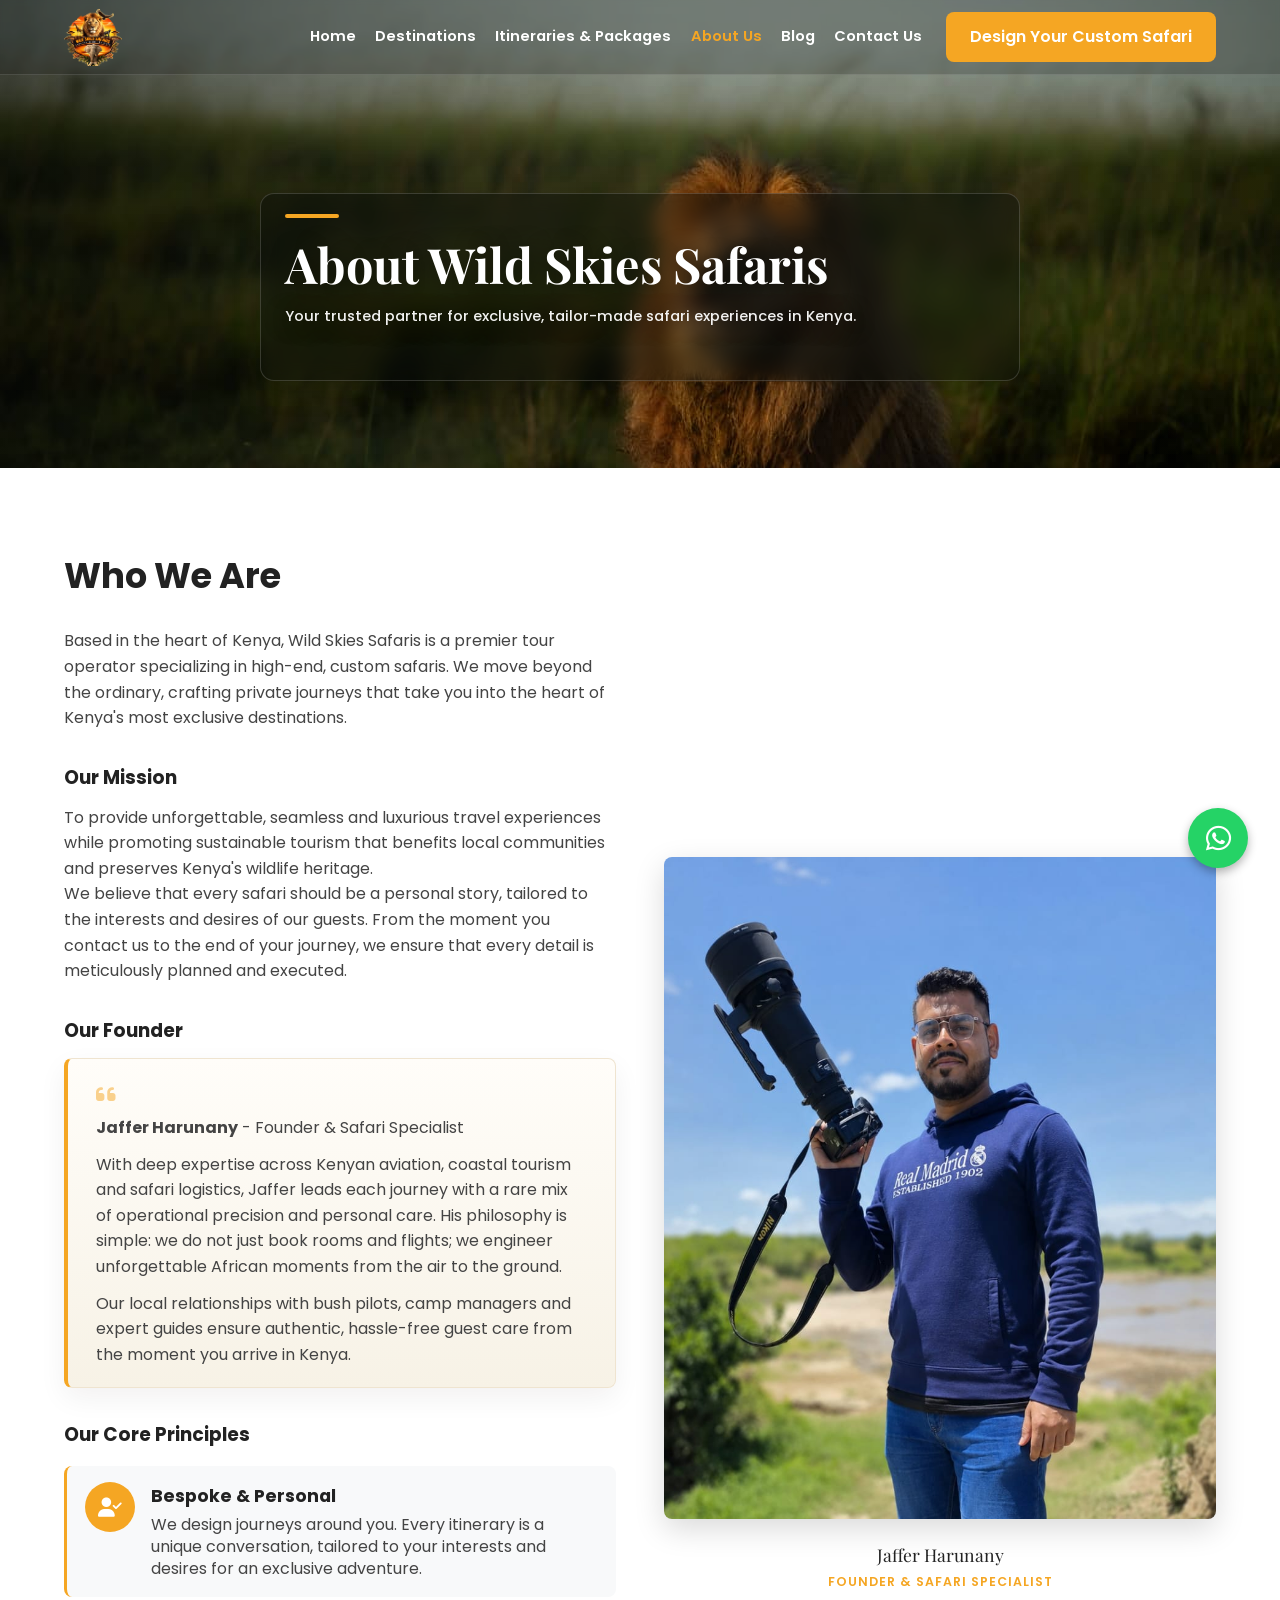
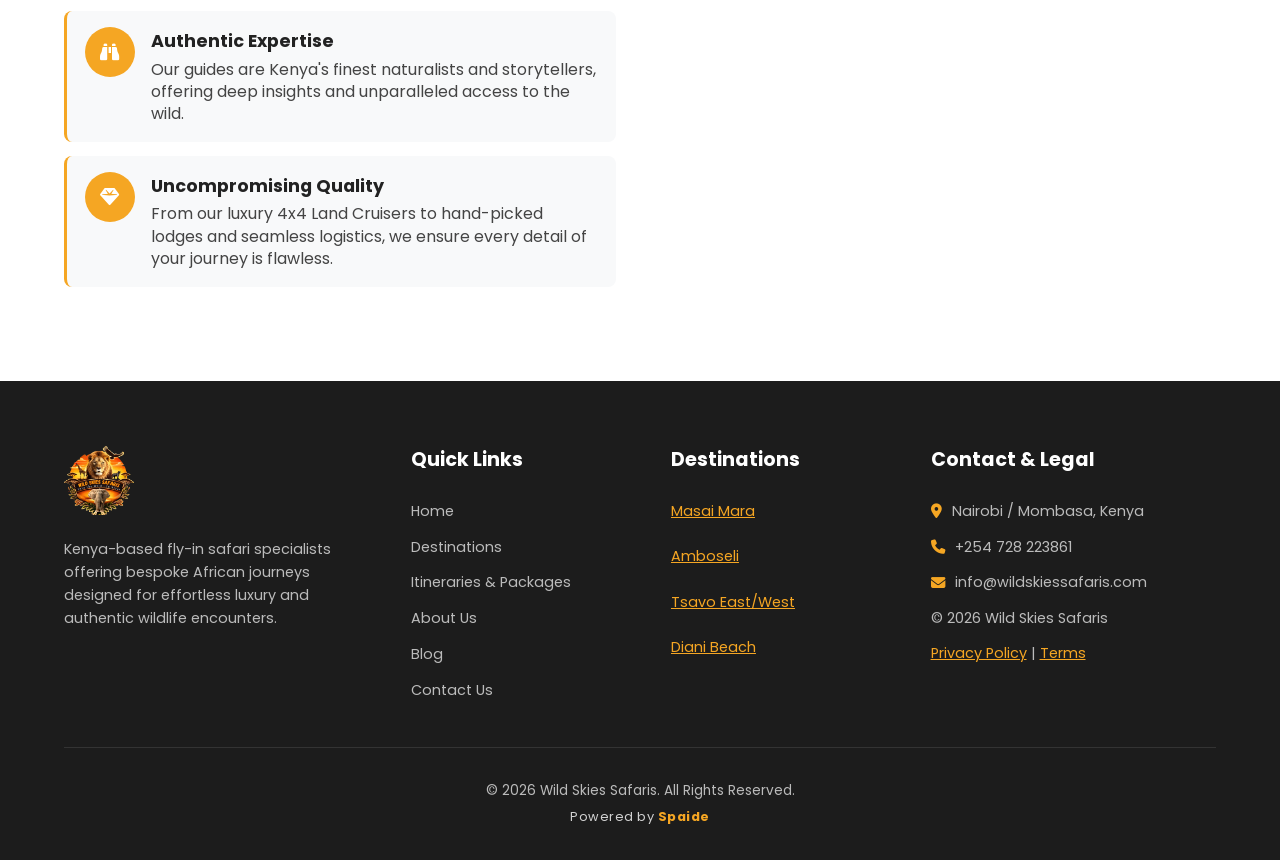
==== commit 192fbcab: "fix all the issue and add new features" ====
--- a/about.html
+++ b/about.html
@@ -59,9 +59,12 @@
                 <p>We believe that every safari should be a personal story, tailored to the interests and desires of our guests. From the moment you contact us to the end of your journey, we ensure that every detail is meticulously planned and executed.</p>
 
                 <h3 class="mt-2">Our Founder</h3>
-                <p><strong>Jaffer Harunany</strong> - Founder &amp; Safari Specialist</p>
-                <p>With deep expertise across Kenyan aviation, coastal tourism and safari logistics, Jaffer leads each journey with a rare mix of operational precision and personal care. His philosophy is simple: we do not just book rooms and flights; we engineer unforgettable African moments from the air to the ground.</p>
-                <p>Our local relationships with bush pilots, camp managers and expert guides ensure authentic, hassle-free guest care from the moment you arrive in Kenya.</p>
+                <div class="about-founder-card">
+                    <i class="fas fa-quote-left about-founder-quote-icon"></i>
+                    <p><strong>Jaffer Harunany</strong> - Founder &amp; Safari Specialist</p>
+                    <p>With deep expertise across Kenyan aviation, coastal tourism and safari logistics, Jaffer leads each journey with a rare mix of operational precision and personal care. His philosophy is simple: we do not just book rooms and flights; we engineer unforgettable African moments from the air to the ground.</p>
+                    <p>Our local relationships with bush pilots, camp managers and expert guides ensure authentic, hassle-free guest care from the moment you arrive in Kenya.</p>
+                </div>
 
                 <h3 class="mt-2">Our Core Principles</h3>
                 <ul class="about-list">
@@ -90,6 +93,7 @@
             </div>
             <div class="about-image">
                 <img src="Images/founder_profile_pic.jpeg" alt="Jaffer Harunany, founder of Wild Skies Safaris" class="rounded-img">
+                <p class="about-image-caption">Jaffer Harunany <span>Founder &amp; Safari Specialist</span></p>
             </div>
         </div>
     </section>
--- a/style.css
+++ b/style.css
@@ -325,8 +325,8 @@
 /* Inner Page Hero */
 .page-hero {
     position: relative;
-    height: 58vh;
-    min-height: 470px;
+    height: 50vh;
+    min-height: 400px;
     display: flex;
     align-items: center;
     justify-content: center;
@@ -344,8 +344,8 @@
 
 @media (min-width: 1200px) {
     .page-hero {
-        height: 64vh;
-        min-height: 560px;
+        height: 54vh;
+        min-height: 470px;
     }
 }
 
@@ -367,7 +367,7 @@
 
 .page-hero-about { background-image: url('Images/lion_closeup_profile.jpeg'); background-position: center 44%; }
 .page-hero-blog { background-image: url('Images/lioness_wildlife_closeup.jpeg'); background-position: center 44%; }
-.page-hero-contact { background-image: url('revamp images/raww.jpeg'); background-position: center 45%; }
+.page-hero-contact { background-image: url('Images/savannah_lion_evening.jpeg'); background-position: center 38%; }
 .page-hero-destinations { background-image: url('Images/lion_safari_approach.jpeg'); background-position: center 46%; }
 .page-hero-itineraries { background-image: url('Images/lion_male_portrait.jpeg'); background-position: center 42%; }
 .page-hero-package { background-image: url('Images/lion_male_portrait.jpeg'); background-position: center 42%; }
@@ -381,14 +381,14 @@
     z-index: 1;
     max-width: 760px;
     margin-top: 1rem;
-    padding: 1rem 1.25rem;
+    padding: 1.25rem 1.5rem;
     text-align: left;
-    background: rgba(255,255,255,0.025);
-    border: 1px solid rgba(255,255,255,0.12);
+    background: rgba(9,12,10,0.42);
+    border: 1px solid rgba(255,255,255,0.16);
     border-radius: 12px;
-    box-shadow: 0 10px 26px rgba(9,12,11,0.08);
-    backdrop-filter: none;
-    -webkit-backdrop-filter: none;
+    box-shadow: 0 10px 26px rgba(9,12,11,0.22);
+    backdrop-filter: blur(10px);
+    -webkit-backdrop-filter: blur(10px);
     animation: hero-content-in 0.7s ease-out both;
 }
 
@@ -396,12 +396,12 @@
     width: min(100%, 980px);
     max-width: 980px;
     margin: 0 auto;
-    padding: 1.15rem 1.45rem 1.45rem;
-    background: rgba(255,255,255,0.03);
-    border: 1px solid rgba(255,255,255,0.13);
+    padding: 1.35rem 1.65rem 1.65rem;
+    background: rgba(9,12,10,0.42);
+    border: 1px solid rgba(255,255,255,0.16);
     border-radius: 14px;
-    backdrop-filter: none;
-    -webkit-backdrop-filter: none;
+    backdrop-filter: blur(10px);
+    -webkit-backdrop-filter: blur(10px);
 }
 
 .page-hero-about .hero-content,
@@ -491,9 +491,9 @@
     .hero-content .hero-brand { font-size: 1.35rem; }
     .hero-content p { font-size: 1.05rem; }
     .page-hero {
-        height: 60vh;
-        min-height: 500px;
-        max-height: 720px;
+        height: 52vh;
+        min-height: 430px;
+        max-height: 600px;
     }
 }
 
@@ -520,6 +520,7 @@
     display: grid;
     gap: 3rem;
     align-items: center;
+    max-width: 1500px;
 }
 
 @media(min-width: 768px) {
@@ -544,10 +545,20 @@
 }
 
 .about-list li {
-    margin-bottom: 0.8rem;
+    margin-bottom: 0.9rem;
     display: flex;
     align-items: flex-start;
-    gap: 0.8rem;
+    gap: 1rem;
+    padding: 1rem 1.1rem;
+    background-color: var(--light);
+    border-radius: var(--border-radius);
+    border-left: 3px solid var(--primary);
+    transition: var(--transition);
+}
+
+.about-list li:hover {
+    transform: translateY(-3px);
+    box-shadow: 0 8px 20px rgba(0,0,0,0.06);
 }
 
 .about-list h4 {
@@ -559,6 +570,33 @@
 .about-list p {
     margin: 0;
     line-height: 1.4;
+}
+
+.about-founder-card {
+    position: relative;
+    margin: 0.5rem 0 0.5rem;
+    padding: 1.5rem 1.75rem 1.25rem;
+    background: linear-gradient(180deg, #fffdf9 0%, #f7f2e6 100%);
+    border: 1px solid #efe4d0;
+    border-left: 4px solid var(--primary);
+    border-radius: var(--border-radius);
+    box-shadow: 0 10px 28px rgba(27, 20, 10, 0.06);
+}
+
+.about-founder-quote-icon {
+    display: block;
+    color: var(--primary);
+    font-size: 1.4rem;
+    opacity: 0.5;
+    margin-bottom: 0.6rem;
+}
+
+.about-founder-card p {
+    margin-bottom: 0.7rem;
+}
+
+.about-founder-card p:last-child {
+    margin-bottom: 0;
 }
 
 .rounded-img {
@@ -570,8 +608,27 @@
 }
 
 .about-image .rounded-img {
-    aspect-ratio: 4 / 5;
+    aspect-ratio: 5 / 6;
     object-position: center top;
+}
+
+.about-image-caption {
+    margin: 0.85rem 0 0;
+    text-align: center;
+    font-family: "Playfair Display", serif;
+    font-size: 1.1rem;
+    color: var(--dark);
+}
+
+.about-image-caption span {
+    display: block;
+    font-family: "Poppins", sans-serif;
+    font-size: 0.78rem;
+    font-weight: 600;
+    letter-spacing: 1px;
+    text-transform: uppercase;
+    color: var(--primary);
+    margin-top: 0.2rem;
 }
 
 /* Cards (Destinations) */
@@ -779,6 +836,18 @@
     grid-template-columns: 1fr;
 }
 
+@media(min-width: 900px) {
+    .contact-layout {
+        grid-template-columns: 1.15fr 1fr;
+        gap: 2.5rem;
+    }
+
+    .contact-form-panel {
+        position: sticky;
+        top: 110px;
+    }
+}
+
 .contact-cards-grid {
     display: grid;
     gap: 1rem;
@@ -828,8 +897,13 @@
 }
 
 .contact-card {
+    display: grid;
+    grid-template-columns: 52px 1fr;
+    column-gap: 1.1rem;
+    row-gap: 0.35rem;
+    align-items: start;
     background-color: var(--white);
-    padding: 1.25rem;
+    padding: 1.25rem 1.4rem;
     border-radius: var(--border-radius);
     border: 1px solid #f0f0f0;
     border-left-width: 4px;
@@ -842,17 +916,21 @@
 }
 
 .contact-card h3 {
-    color: var(--dark);
-    margin-bottom: 0.5rem;
+    grid-column: 2;
+    color: var(--dark);
+    margin-bottom: 0;
     font-size: 1.05rem;
 }
 
 .contact-card p {
-    margin-bottom: 1rem;
+    grid-column: 2;
+    margin-bottom: 0.6rem;
     font-size: 0.9rem;
 }
 
 .contact-card-icon {
+    grid-column: 1;
+    grid-row: 1 / span 3;
     width: 52px;
     height: 52px;
     border-radius: 50%;
@@ -860,8 +938,16 @@
     align-items: center;
     justify-content: center;
     font-size: 1.5rem;
-    margin-bottom: 0.9rem;
+    margin-bottom: 0;
     color: var(--white);
+}
+
+.contact-card .w-100 {
+    grid-column: 2;
+    width: fit-content;
+    justify-content: flex-start;
+    padding: 0.55rem 1.1rem;
+    font-size: 0.85rem;
 }
 
 /* Icon & Border Colors */
@@ -911,6 +997,35 @@
 
 .contact-page-form p {
     margin-bottom: 0.9rem;
+}
+
+.hp-field {
+    display: none;
+}
+
+.form-toast {
+    position: fixed;
+    top: 0;
+    left: 0;
+    right: 0;
+    z-index: 3000;
+    padding: 1rem 1.5rem;
+    text-align: center;
+    font-weight: 600;
+    font-size: 0.95rem;
+    color: var(--white);
+    background-color: var(--whatsapp);
+    box-shadow: 0 4px 14px rgba(0,0,0,0.18);
+    transform: translateY(-120%);
+    transition: transform 0.4s ease;
+}
+
+.form-toast.show {
+    transform: translateY(0);
+}
+
+.form-toast.form-toast-error {
+    background-color: #d9534f;
 }
 /* =========================================
    9. FOOTER & FLOATING ACTIONS
@@ -1099,9 +1214,59 @@
     grid-template-columns: repeat(2, minmax(0, 1fr));
 }
 
+.destinations-teaser-grid {
+    display: grid;
+    grid-template-columns: repeat(2, minmax(0, 1fr));
+    gap: 1rem;
+    margin: 2.5rem 0 2.5rem;
+}
+
+@media(min-width: 768px) {
+    .destinations-teaser-grid {
+        grid-template-columns: repeat(4, minmax(0, 1fr));
+    }
+}
+
+.teaser-spot {
+    position: relative;
+    height: 200px;
+    border-radius: var(--border-radius);
+    background-size: cover;
+    background-position: center;
+    overflow: hidden;
+    display: flex;
+    align-items: flex-end;
+    text-decoration: none;
+    box-shadow: 0 10px 26px rgba(0,0,0,0.14);
+    transition: var(--transition);
+}
+
+.teaser-spot::before {
+    content: "";
+    position: absolute;
+    inset: 0;
+    background: linear-gradient(to top, rgba(0,0,0,0.65), rgba(0,0,0,0.05) 65%);
+}
+
+.teaser-spot:hover {
+    transform: translateY(-4px);
+    box-shadow: 0 14px 32px rgba(0,0,0,0.2);
+    text-decoration: none;
+}
+
+.teaser-spot span {
+    position: relative;
+    z-index: 1;
+    color: var(--white);
+    font-weight: 600;
+    font-size: 1.05rem;
+    padding: 1rem;
+    text-shadow: 0 2px 10px rgba(0,0,0,0.5);
+}
+
 .destination-card {
     position: relative;
-    min-height: 600px;
+    min-height: 460px;
     display: flex;
     align-items: flex-end;
     overflow: hidden;
@@ -1441,7 +1606,7 @@
 .lodge-card img {
     display: block;
     width: 100%;
-    height: clamp(220px, 22vw, 300px);
+    height: clamp(190px, 18vw, 260px);
     object-fit: cover;
     object-position: center;
 }
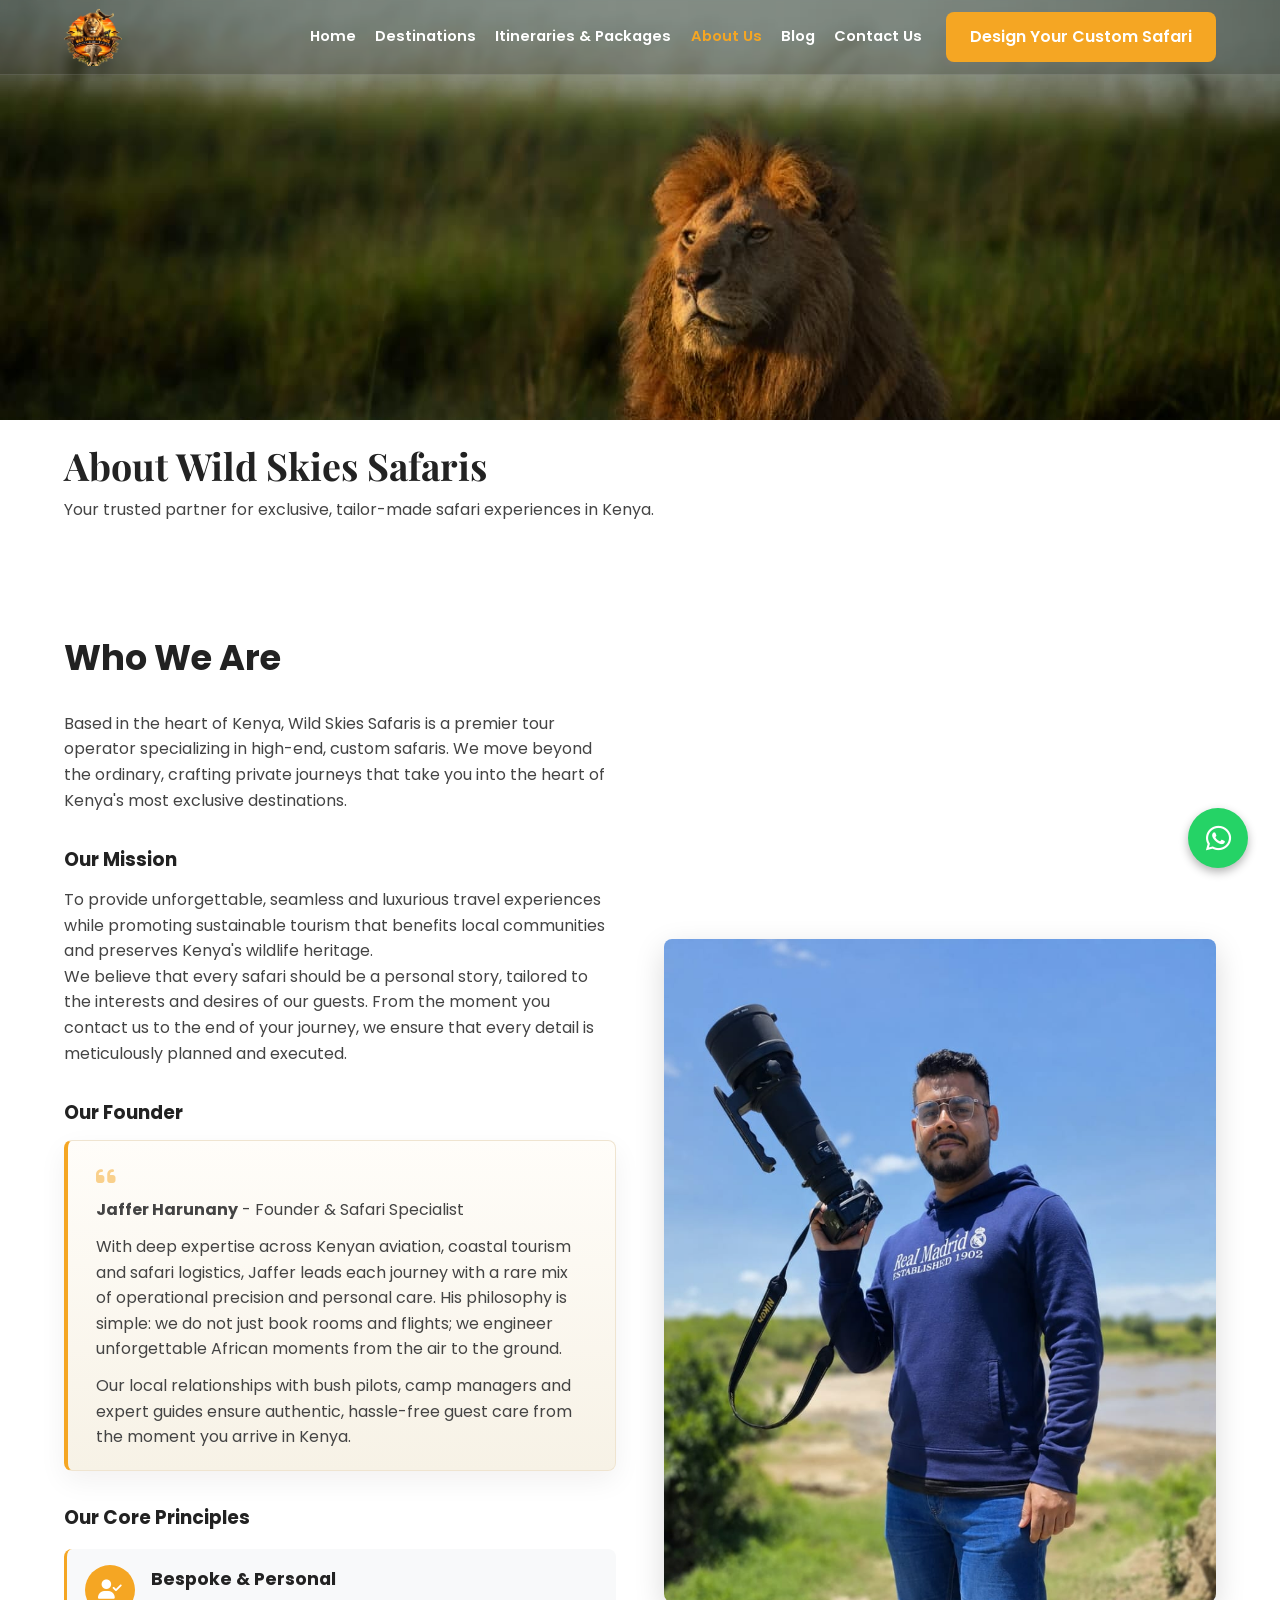
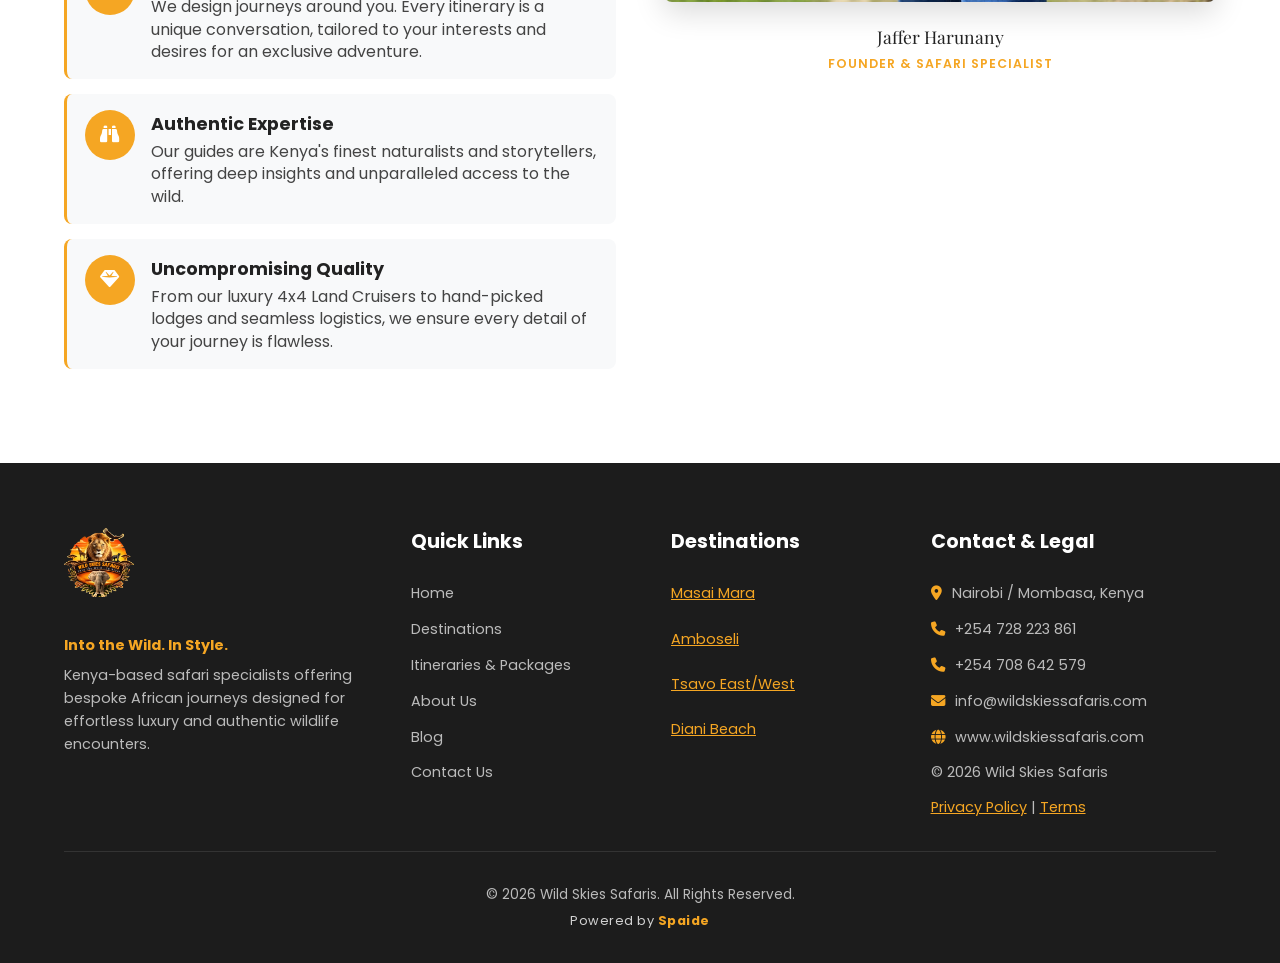
==== commit ecd6d1b2: "Fixed styling issues" ====
--- a/about.html
+++ b/about.html
@@ -39,9 +39,9 @@
     </header>
 
     <!-- Inner Page Hero -->
-    <section class="page-hero page-hero-about">
-        <div class="hero-overlay"></div>
-        <div class="container hero-content text-center">
+    <section class="page-hero page-hero-about page-hero-photo-only" aria-hidden="true"></section>
+    <section class="page-hero-copy">
+        <div class="container">
             <h1>About Wild Skies Safaris</h1>
             <p>Your trusted partner for exclusive, tailor-made safari experiences in Kenya.</p>
         </div>
@@ -105,7 +105,8 @@
                 <div class="footer-brand">
                     <img src="Images/wildskies_logo.jpeg" alt="Wild Skies Safaris Logo" class="footer-logo" />
                 </div>
-                <p>Kenya-based fly-in safari specialists offering bespoke African journeys designed for effortless luxury and authentic wildlife encounters.</p>
+                <p class="footer-tagline">Into the Wild. In Style.</p>
+                <p>Kenya-based safari specialists offering bespoke African journeys designed for effortless luxury and authentic wildlife encounters.</p>
             </div>
             <div class="footer-col">
                 <h4>Quick Links</h4>
@@ -131,8 +132,10 @@
                 <h4>Contact &amp; Legal</h4>
                 <ul class="footer-contact-list">
                     <li><i class="fas fa-map-marker-alt"></i><span>Nairobi / Mombasa, Kenya</span></li>
-                    <li><i class="fas fa-phone"></i><a href="tel:+254728223861">+254 728 223861</a></li>
+                    <li><i class="fas fa-phone"></i><a href="tel:+254728223861">+254 728 223 861</a></li>
+                    <li><i class="fas fa-phone"></i><a href="tel:+254708642579">+254 708 642 579</a></li>
                     <li><i class="fas fa-envelope"></i><a href="mailto:info@wildskiessafaris.com">info@wildskiessafaris.com</a></li>
+                    <li><i class="fas fa-globe"></i><a href="https://www.wildskiessafaris.com">www.wildskiessafaris.com</a></li>
                 </ul>
                 <ul class="footer-legal-list">
                     <li>© 2026 Wild Skies Safaris</li>
--- a/style.css
+++ b/style.css
@@ -1326,6 +1326,17 @@
     color: var(--dark);
     background-color: var(--primary);
     margin-bottom: 1rem;
+}
+
+.destination-card .destination-card-content p,
+.destination-card .destination-card-content .light-link {
+    color: var(--white);
+}
+
+.destination-card .light-link {
+    color: var(--white);
+    margin-top: 1rem;
+    text-shadow: 0 2px 16px rgba(0,0,0,0.48);
 }
 
 .standout {
@@ -2691,3 +2702,381 @@
     }
 }
 
+.itineraries-page .itinerary-photo-banner {
+    width: 100%;
+    overflow: hidden;
+}
+
+.itineraries-page .itinerary-photo-banner img {
+    display: block;
+    width: 100%;
+    height: clamp(200px, 27vw, 360px);
+    object-fit: cover;
+    object-position: center 42%;
+}
+
+.itinerary-page-heading {
+    padding: 2.5rem 0 2rem;
+    color: var(--dark);
+    background: #fff;
+}
+
+.itinerary-page-heading .subtitle-caps {
+    margin-bottom: 0.7rem;
+}
+
+.itinerary-page-heading h1 {
+    max-width: 820px;
+    margin-bottom: 0.65rem;
+    font-family: "Playfair Display", serif;
+    font-size: 2.5rem;
+    line-height: 1.15;
+}
+
+.itinerary-page-heading p:last-child {
+    max-width: 680px;
+}
+
+.itineraries-page .package-page-intro {
+    margin-bottom: 2.5rem;
+}
+
+.itinerary-options {
+    display: grid;
+    gap: 1.75rem;
+}
+
+.itinerary-option {
+    display: grid;
+    grid-template-columns: minmax(260px, 0.85fr) minmax(0, 1.35fr);
+    background: #fff;
+    border: 1px solid #e5e2d9;
+    border-radius: 6px;
+    box-shadow: 0 12px 30px rgba(26, 35, 28, 0.08);
+}
+
+.itineraries-page .itinerary-collapsible {
+    overflow: clip;
+    border: 1px solid #e5e2d9;
+    border-radius: 8px;
+}
+
+.itinerary-option-visual {
+    display: flex;
+    flex-direction: column;
+    min-height: 0;
+    margin: 0;
+    padding: 0;
+    background: #e8ebe4;
+}
+
+.itinerary-option-visual img {
+    display: block;
+    width: 100%;
+    height: 280px;
+    object-fit: cover;
+    object-position: center;
+}
+
+.itinerary-option-body {
+    min-width: 0;
+    padding: 1.5rem 2rem 2rem;
+    color: var(--text);
+    background: #fff;
+}
+
+.itinerary-option > .itinerary-content {
+    grid-column: 1 / -1;
+}
+
+.itinerary-facts {
+    display: flex;
+    flex-wrap: wrap;
+    gap: 0.6rem 1.25rem;
+    padding: 0.85rem 0;
+    margin-bottom: 1.35rem;
+    border-top: 1px solid #e9e6de;
+    border-bottom: 1px solid #e9e6de;
+    color: #4d584e;
+    font-size: 0.88rem;
+    font-weight: 600;
+}
+
+.itinerary-option-body h4 {
+    margin-bottom: 0.55rem;
+    color: var(--dark);
+    font-size: 0.95rem;
+}
+
+.itinerary-option-body ul {
+    padding-left: 1.2rem;
+    margin: 0;
+}
+
+.itinerary-option-body li {
+    margin-bottom: 0.48rem;
+    line-height: 1.55;
+}
+
+.itinerary-option-columns {
+    display: grid;
+    grid-template-columns: repeat(2, minmax(0, 1fr));
+    gap: 1.5rem;
+    margin: 1.35rem 0;
+}
+
+.transport-note {
+    padding: 0.85rem 1rem;
+    margin: 1.25rem 0;
+    border-left: 3px solid var(--primary);
+    background: #f5f5ef;
+    line-height: 1.55;
+}
+
+.itinerary-days-list {
+    display: grid;
+    grid-template-columns: repeat(2, minmax(0, 1fr));
+    gap: 0.75rem;
+    margin-bottom: 1.4rem;
+}
+
+.itinerary-day {
+    padding: 0.9rem 1rem;
+    border-left: 2px solid var(--primary);
+    background: #f5f5ef;
+}
+
+.itinerary-day h4 {
+    margin-bottom: 0.35rem;
+    color: #79562b;
+}
+
+.itinerary-day p,
+.optional-add-on p {
+    margin: 0;
+    font-size: 0.9rem;
+    line-height: 1.5;
+}
+
+.optional-add-on {
+    align-self: start;
+    padding: 1rem;
+    background: #f5f5ef;
+}
+
+.honeymoon-inclusions {
+    margin: 1.35rem 0;
+}
+
+.itinerary-option-bottom {
+    display: flex;
+    flex-wrap: wrap;
+    align-items: center;
+    justify-content: space-between;
+    gap: 1rem;
+    padding-top: 1.25rem;
+    margin-top: 1.25rem;
+    border-top: 1px solid #e9e6de;
+}
+
+.itinerary-price {
+    display: flex;
+    flex-direction: column;
+    gap: 0.15rem;
+    margin: 0;
+    color: var(--dark);
+}
+
+.itinerary-price strong {
+    color: #76562e;
+    font-size: 1.65rem;
+    line-height: 1.15;
+}
+
+.itinerary-price span {
+    font-size: 0.86rem;
+}
+
+.footer-tagline {
+    margin: 0.85rem 0 0.45rem;
+    color: var(--primary);
+    font-weight: 700;
+}
+
+.itineraries-page .footer-contact-list a {
+    overflow-wrap: anywhere;
+}
+
+.more-itineraries-heading {
+    margin-top: 4rem;
+}
+
+.itineraries-page .legacy-itinerary {
+    padding: 0;
+}
+
+.legacy-itinerary-image {
+    height: 230px;
+    margin: 0;
+    overflow: hidden;
+    background: #e8ebe4;
+}
+
+.legacy-itinerary-image img {
+    display: block;
+    width: 100%;
+    height: 100%;
+    object-fit: cover;
+    object-position: center;
+}
+
+.legacy-itinerary .itinerary-toggle {
+    padding: 1.5rem 2rem;
+}
+
+@media (max-width: 760px) {
+    .itinerary-option {
+        grid-template-columns: 1fr;
+        overflow: hidden;
+    }
+
+    .itineraries-page .legacy-itinerary {
+        grid-template-columns: 1fr;
+    }
+
+    .itinerary-option-visual {
+        min-height: 0;
+    }
+
+    .itinerary-option-visual img {
+        height: 240px;
+    }
+
+    .itinerary-option-body {
+        padding: 1.4rem;
+    }
+
+    .legacy-itinerary-image {
+        height: 210px;
+    }
+
+    .legacy-itinerary .itinerary-toggle {
+        padding: 1.2rem;
+    }
+}
+
+@media (max-width: 520px) {
+    .itinerary-page-heading {
+        padding: 1.75rem 0 1.25rem;
+    }
+
+    .itinerary-page-heading h1 {
+        font-size: 2rem;
+    }
+
+    .itinerary-option-columns,
+    .itinerary-days-list {
+        grid-template-columns: 1fr;
+    }
+
+    .itinerary-option-bottom {
+        align-items: stretch;
+    }
+
+}
+
+@media (min-width: 761px) {
+    .itinerary-option-visual {
+        position: sticky;
+        top: 100px;
+        align-self: start;
+        height: 260px;
+        overflow: hidden;
+    }
+
+    .itinerary-option-visual img {
+        height: 260px;
+        object-fit: cover;
+    }
+
+    .itineraries-page .legacy-itinerary {
+        display: grid;
+        grid-template-columns: minmax(260px, 0.85fr) minmax(0, 1.35fr);
+    }
+
+    .legacy-itinerary-image {
+        align-self: start;
+        height: 260px;
+    }
+
+    .legacy-itinerary-image img {
+        object-fit: cover;
+    }
+
+    .legacy-itinerary .itinerary-content {
+        grid-column: 1 / -1;
+    }
+}
+
+.page-hero.page-hero-photo-only {
+    display: block;
+    height: clamp(260px, 34vw, 420px);
+    min-height: 0;
+    padding: 0;
+    background-size: cover;
+    background-repeat: no-repeat;
+}
+
+.page-hero.page-hero-photo-only::before {
+    display: none;
+    content: none;
+}
+
+.page-hero.page-hero-photo-only .hero-overlay {
+    display: none;
+}
+
+.page-hero-copy {
+    padding: 1.5rem 0 1.75rem;
+    color: var(--dark);
+    background: #fff;
+}
+
+.page-hero-copy h1 {
+    margin: 0 0 0.65rem;
+    color: var(--dark);
+    font-family: "Playfair Display", serif;
+    font-size: 2.35rem;
+    line-height: 1.15;
+}
+
+.page-hero-copy p {
+    max-width: 760px;
+    margin: 0;
+    color: var(--text);
+    font-size: 1rem;
+    line-height: 1.55;
+}
+
+.page-hero-copy .hero-tagline {
+    margin-bottom: 0.5rem;
+    color: var(--primary);
+    font-size: 0.85rem;
+    font-weight: 700;
+    letter-spacing: 0.08em;
+}
+
+@media (max-width: 760px) {
+    .page-hero.page-hero-photo-only {
+        height: 260px;
+    }
+
+    .page-hero-copy {
+        padding: 1.25rem 0 1.5rem;
+    }
+
+    .page-hero-copy h1 {
+        font-size: 2rem;
+    }
+}
+
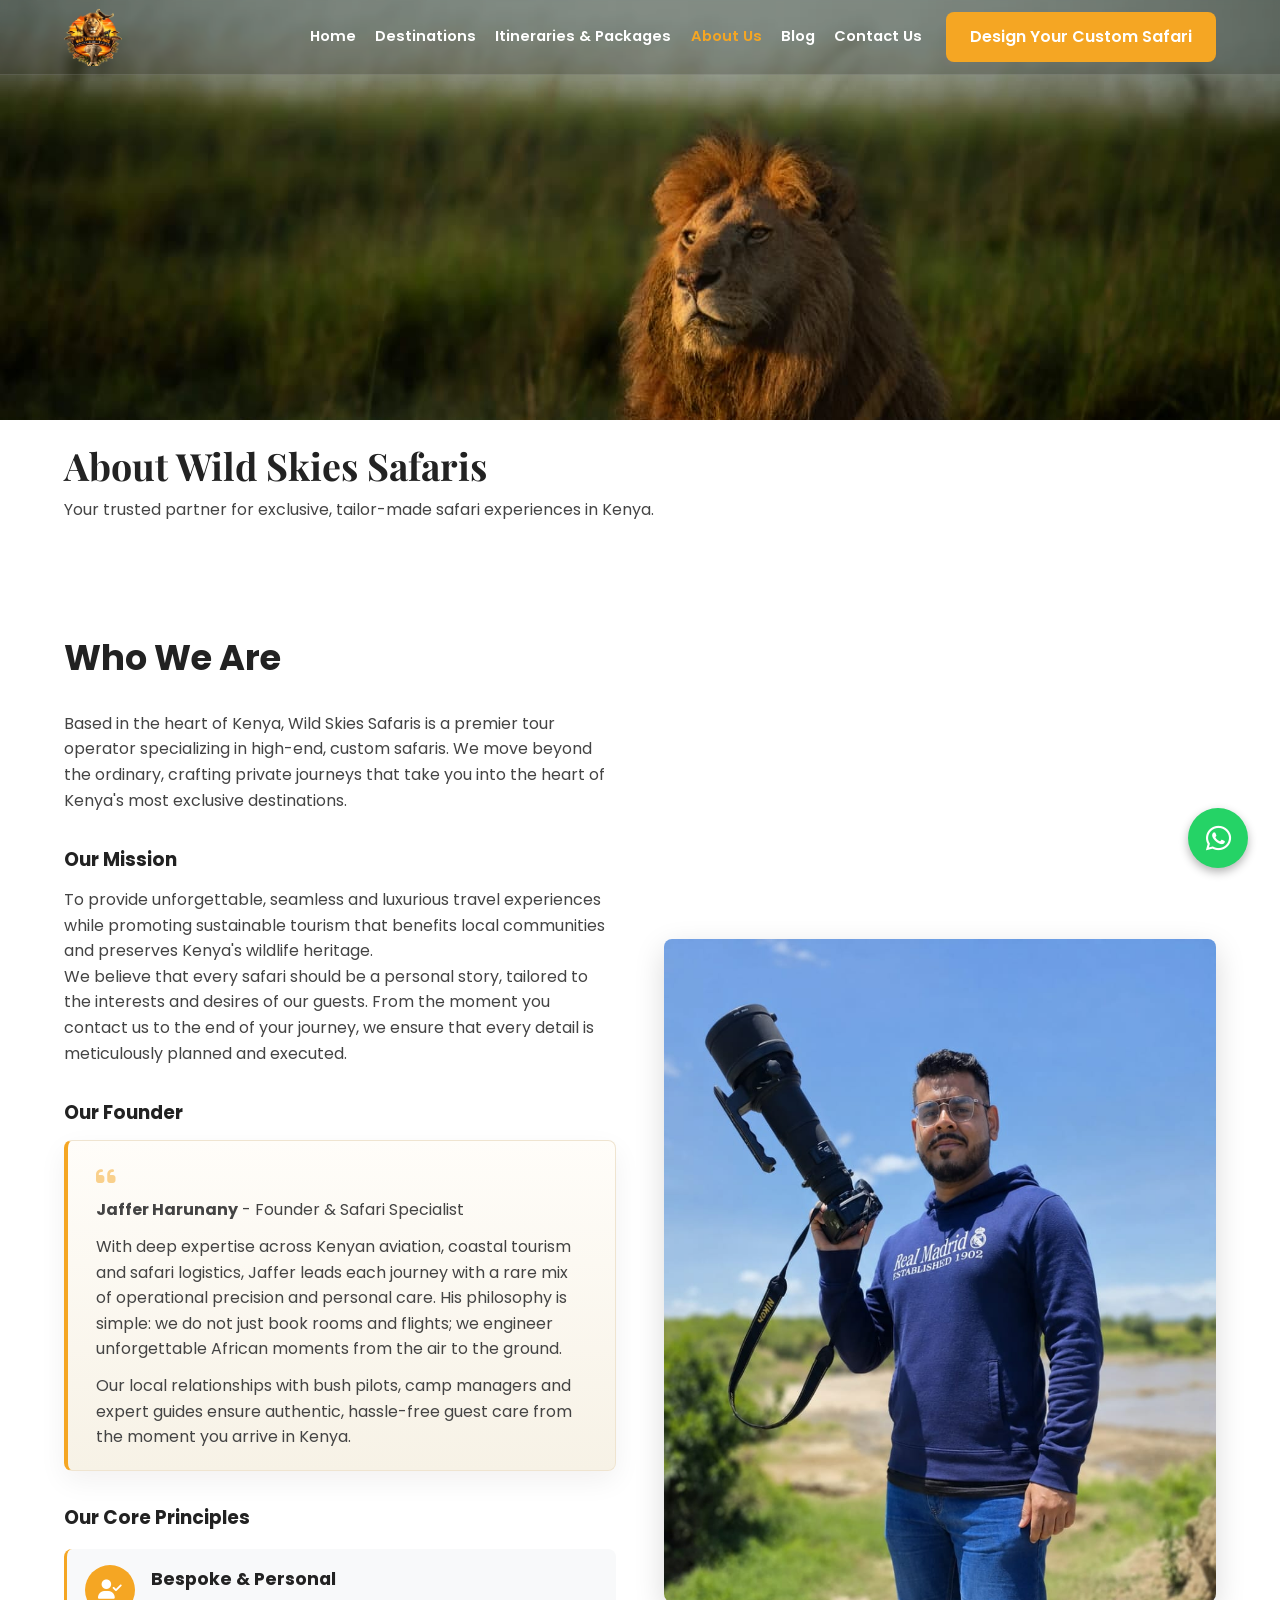
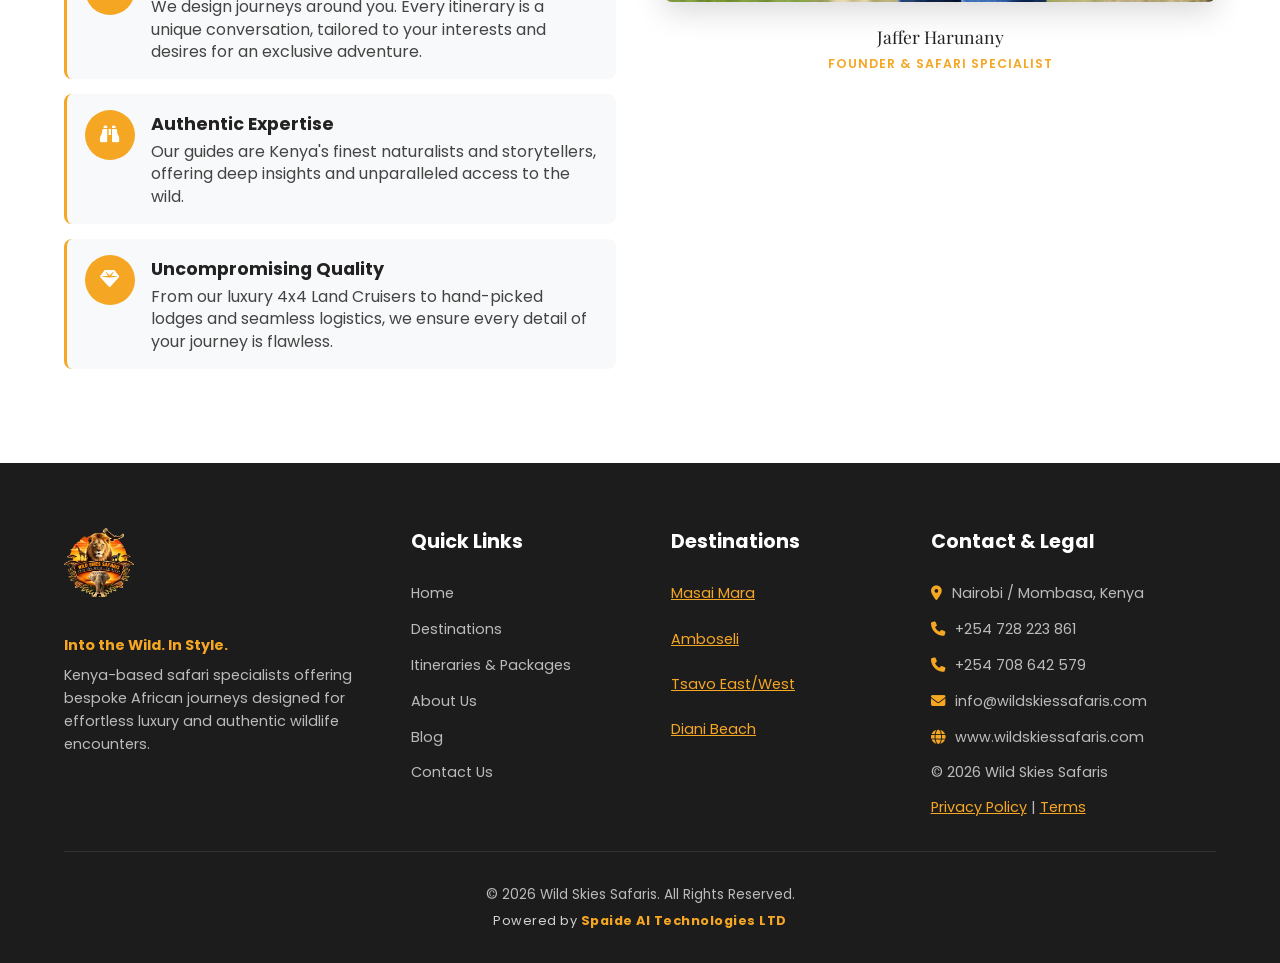
==== commit 317555e4: "Update footer to include full company name for Spaide AI Technologies LTD" ====
--- a/about.html
+++ b/about.html
@@ -145,7 +145,7 @@
         </div>
         <div class="footer-bottom container">
             <p>&copy; 2026 Wild Skies Safaris. All Rights Reserved.</p>
-            <p class="powered-by">Powered by <span>Spaide</span></p>
+            <p class="powered-by">Powered by <span>Spaide AI Technologies LTD</span></p>
         </div>
     </footer>
 
@@ -184,4 +184,3 @@
     </script>
 </body>
 </html>
-
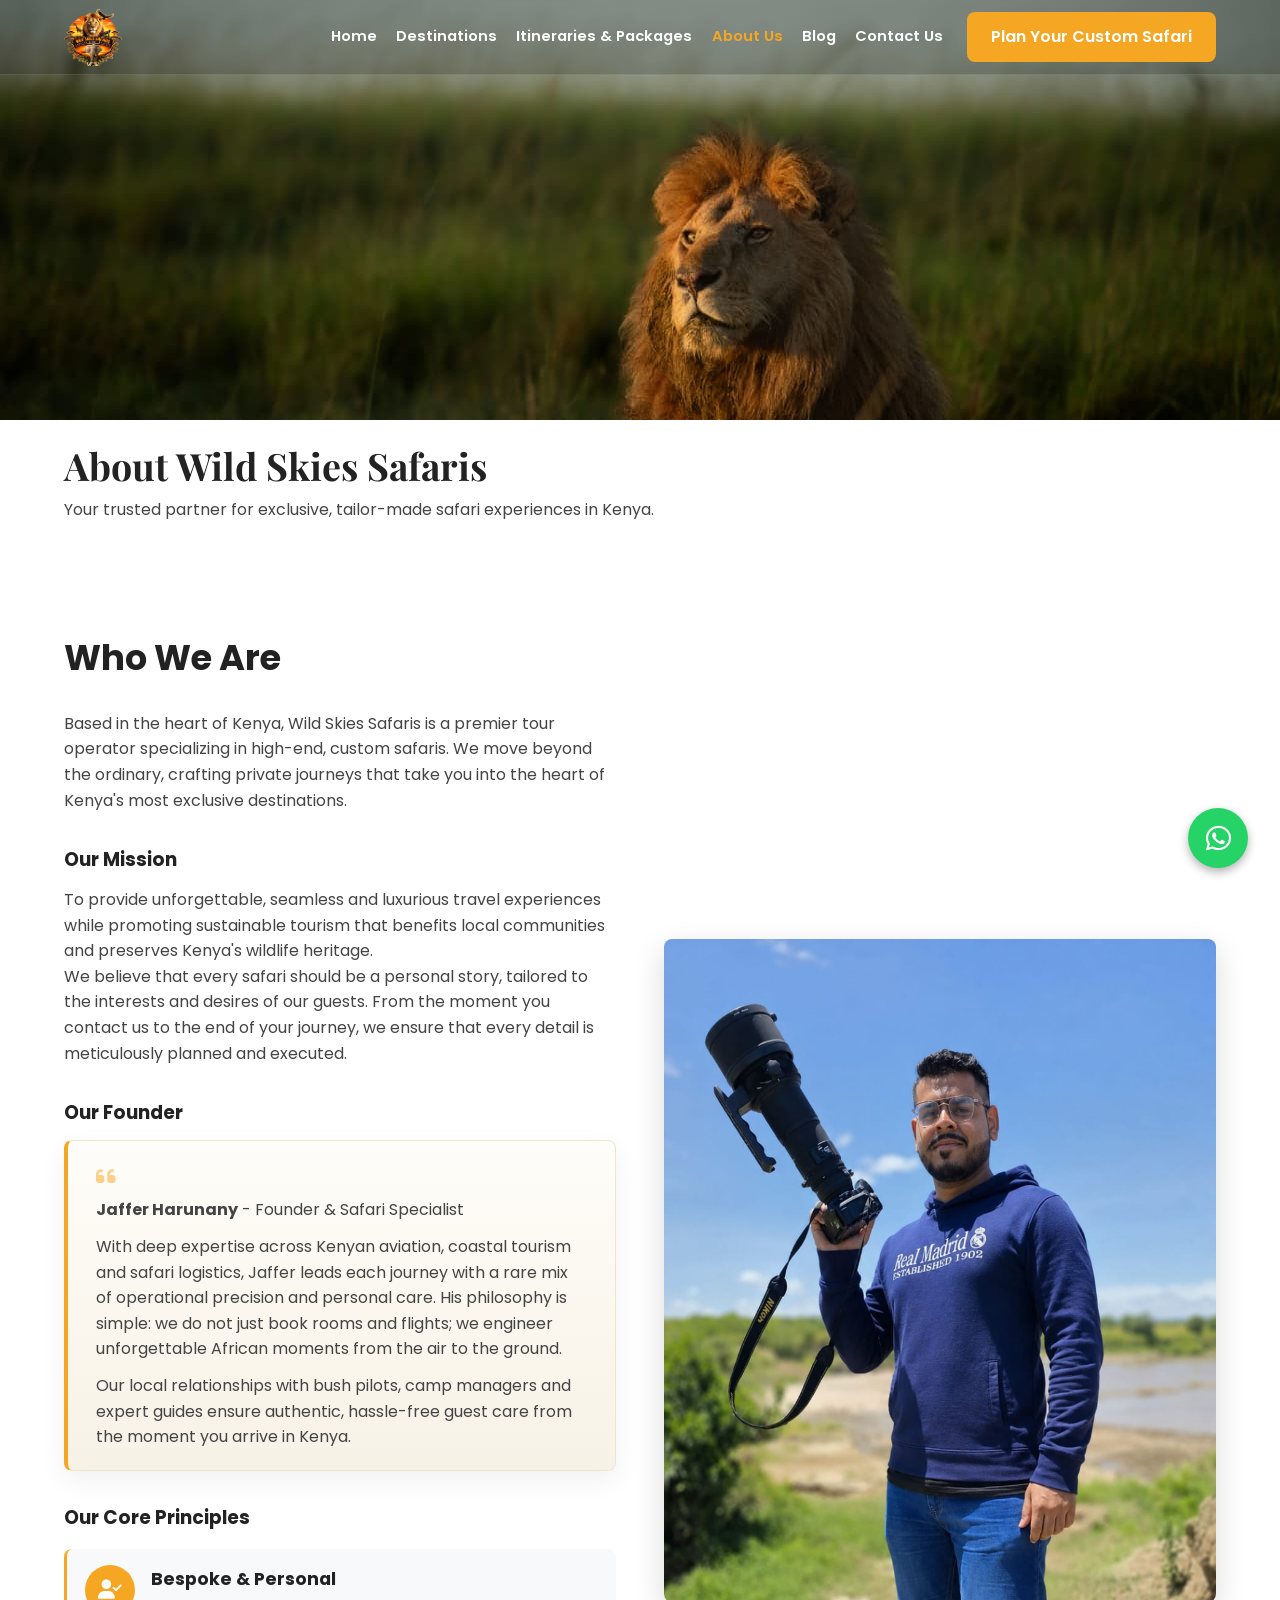
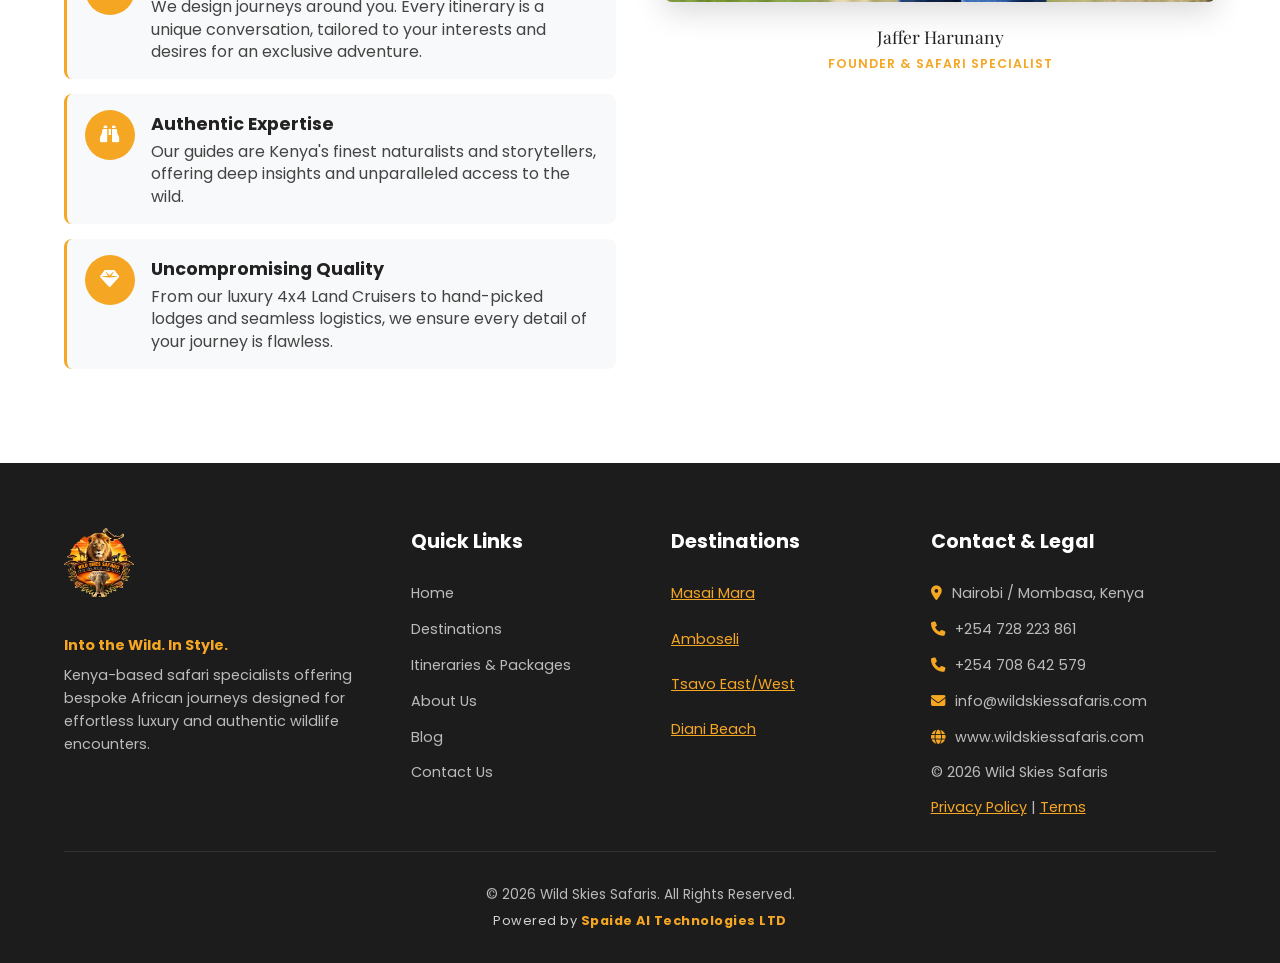
==== commit f0b1f11e: "Update call-to-action text from "Design Your Custom Safari" to "Plan Your Custom Safari" across mult" ====
--- a/about.html
+++ b/about.html
@@ -29,7 +29,7 @@
                     <a href="contact.html">Contact Us</a>
                 </nav>
                 <div class="nav-cta">
-                    <a href="contact.html" class="btn btn-primary">Design Your Custom Safari</a>
+                    <a href="contact.html" class="btn btn-primary">Plan Your Custom Safari</a>
                 </div>
             </div>
             <button class="nav-toggle" aria-label="Toggle navigation">
--- a/style.css
+++ b/style.css
@@ -3080,3 +3080,99 @@
     }
 }
 
+/* =========================================
+   FAQ SECTION (SEO content block)
+   ========================================= */
+.faq-section {
+    background-color: var(--light);
+}
+
+.faq-list {
+    max-width: 880px;
+    margin: 0 auto;
+    display: flex;
+    flex-direction: column;
+    gap: 0.85rem;
+}
+
+.faq-item {
+    background-color: var(--white);
+    border: 1px solid rgba(0, 0, 0, 0.08);
+    border-radius: var(--border-radius);
+    box-shadow: 0 2px 10px rgba(0, 0, 0, 0.04);
+    overflow: hidden;
+    transition: var(--transition);
+}
+
+.faq-item[open] {
+    border-color: rgba(245, 166, 35, 0.55);
+    box-shadow: 0 6px 22px rgba(0, 0, 0, 0.08);
+}
+
+.faq-item summary {
+    position: relative;
+    display: block;
+    padding: 1.25rem 3.5rem 1.25rem 1.5rem;
+    cursor: pointer;
+    list-style: none;
+}
+
+.faq-item summary::-webkit-details-marker {
+    display: none;
+}
+
+.faq-item summary::marker {
+    content: "";
+}
+
+.faq-item summary h3 {
+    margin: 0;
+    font-size: 1.02rem;
+    font-weight: 600;
+    line-height: 1.45;
+    color: var(--dark);
+    transition: var(--transition);
+}
+
+.faq-item summary:hover h3 {
+    color: var(--primary);
+}
+
+.faq-item summary::after {
+    content: "+";
+    position: absolute;
+    right: 1.4rem;
+    top: 50%;
+    transform: translateY(-50%);
+    font-size: 1.6rem;
+    font-weight: 400;
+    line-height: 1;
+    color: var(--primary);
+}
+
+.faq-item[open] summary::after {
+    content: "\2013";
+}
+
+.faq-item p {
+    margin: 0;
+    padding: 0 1.5rem 1.4rem;
+    color: var(--text);
+    line-height: 1.75;
+    font-size: 0.97rem;
+}
+
+@media (max-width: 600px) {
+    .faq-item summary {
+        padding: 1.05rem 3rem 1.05rem 1.15rem;
+    }
+
+    .faq-item summary h3 {
+        font-size: 0.97rem;
+    }
+
+    .faq-item p {
+        padding: 0 1.15rem 1.2rem;
+        font-size: 0.94rem;
+    }
+}
